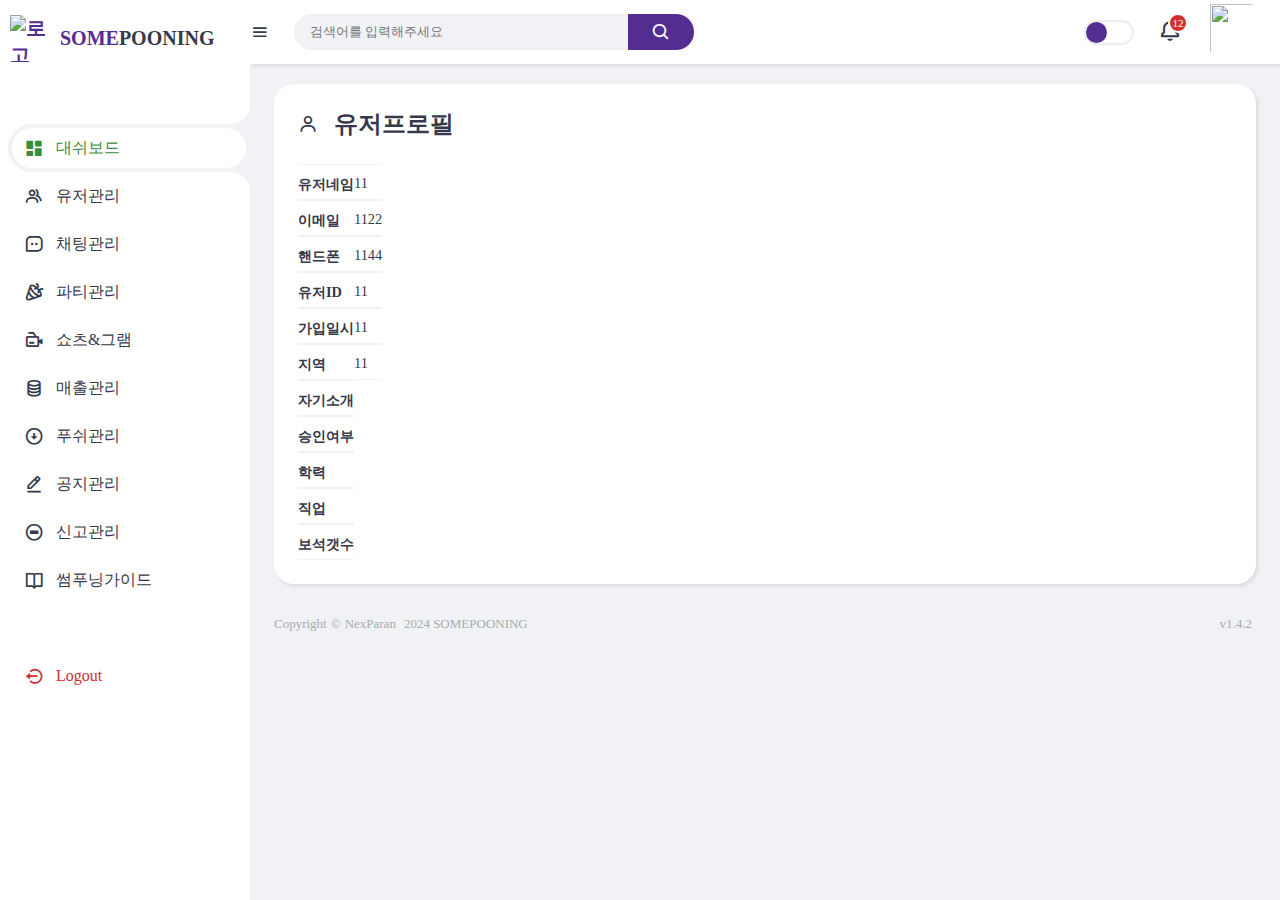
==== user-profile.html @ dbac9f77 "두번째" ====
<!DOCTYPE html>
<html lang="en">

<head>
    <meta charset="UTF-8">
    <meta name="viewport" content="width=device-width, initial-scale=1.0">
    <link href='https://unpkg.com/boxicons@2.1.4/css/boxicons.min.css' rel='stylesheet'>
    <link href="https://cdnjs.cloudflare.com/ajax/libs/font-awesome/6.4.2/css/all.min.css" rel="stylesheet">
    <link rel="stylesheet" href="css/style.css">
    <link rel="icon" href="imges/logo_some.png">
    <title>SOMEPOONING_Dashboard</title>
</head>

<body>

    <!-- Sidebar -->
    <div class="sidebar">
        <a href="#" class="logo">
            <img src="imges/logo_some.png" alt="로고 42*47">
            <div class="logo-name">
                SOME<span>POONING</span>
            </div>
        </a>
        
        <ul class="side-menu">
            <li class="active"><a href="index.html"><i class='bx bxs-dashboard'></i>대쉬보드</a></li>
            <li><a href="sp_users.html"><i class='bx bx-group'></i>유저관리</a></li>
            <li><a href="chatting.html"><i class='bx bx-message-square-dots'></i>채팅관리</a></li>
            <li><a href="party.html"><i class='bx bx-party'></i>파티관리</a></li>
            <li><a href="shorts_gram.html"><i class='bx bx-video-recording'></i>쇼츠&그램</a></li>
            <li><a href="sales.html"><i class='bx bx-coin-stack'></i>매출관리</a></li>
            <li><a href="push.html"><i class='bx bx-down-arrow-circle'></i>푸쉬관리</a></li>
            <li><a href="announcement.html"><i class='bx bx-edit-alt'></i>공지관리</a></li>
            <li><a href="report.html"><i class='bx bx-no-entry'></i>신고관리</a></li>
            <li><a href="guide.html"><i class='bx bx-book-open'></i>썸푸닝가이드</a></li>
        </ul>
        <ul class="side-menu">
            <li>
                <a href="#" class="logout">
                    <i class='bx bx-log-out-circle'></i>
                    Logout
                </a>
            </li>
        </ul>
    </div>
    <!-- End of Sidebar -->

    <!-- Main Content -->
    <div class="content">
        <!-- Navbar -->
        <nav>
            <i class='bx bx-menu'></i>
            <form action="#">
                <div class="form-input">
                    <input type="search" placeholder="검색어를 입력해주세요">
                    <button class="search-btn" type="submit"><i class='bx bx-search'></i></button>
                </div>
            </form>
            <input type="checkbox" id="theme-toggle" hidden>
            <label for="theme-toggle" class="theme-toggle"></label>
            <a href="#" class="notif">
                <i class='bx bx-bell'></i>
                <span class="count">12</span>
            </a>
            <a href="#" class="profile">
                <img src="./imges/logo_some_50_56.png">
            </a>
        </nav>

        <!-- End of Navbar -->

        <main>
            <div class="user-profile-management">
                <div class="profile-list">

                    <div class="header">
                        <i class='bx bx-user'></i>
                        <h3>유저프로필</h3>

                    </div>

                    <table class="user-table">
                        <thead>
                            <tr class="user-t-hearder">
                                <th>유저네임</th>
                                <th>이메일</th>
                                <th>핸드폰</th>
                                <th>유저ID</th>
                                <th>가입일시</th>
                                <th>지역</th>
                                <th>자기소개</th>
                                <th>승인여부</th>
                                <th>학력</th>
                                <th>직업</th>
                                <th>보석갯수</th>
                            </tr>
                        </thead>
                        <tbody>
                            <tr>
                                <td>11</td>
                            </tr>
                            <tr>
                                <td>1122</td>
                            </tr>
                            <tr>
                                <td>1144</td>
                            </tr>
                            <tr>
                                <td>11</td>
                            </tr>
                            <tr>
                                <td>11</td>
                            </tr>
                            <tr>
                                <td>11</td>
                            </tr>
                            
                            
                        </tbody>
                    </table>
                </div>

            </div>







            <div class="footer-bottom">
                <div class="copyright">
                    <span>Copyright</span>
                    <span>&copy;</span>
                    <span><a href="#">NexParan</a> </span>
                    <span>2024 SOMEPOONING</span>
                </div>
                <div class="version">v1.4.2</div>
            </div>
        </main>

    </div>

    <script src="js/script.js"></script>
</body>

</html>
---- css/style.css ----
@import url('https://fonts.googleapis.com/css2?family=Roboto:ital,wght@0,100;0,300;0,400;0,500;0,700;0,900;1,100;1,300;1,400;1,500;1,700;1,900&display=swap');
@import url('https://fonts.googleapis.com/css2?family=Noto+Sans+KR:wght@100..900&family=Roboto:ital,wght@0,100;0,300;0,400;0,500;0,700;0,900;1,100;1,300;1,400;1,500;1,700;1,900&display=swap');
@import url('https://cdn.jsdelivr.net/gh/orioncactus/pretendard/dist/web/static/pretendard.css');
@import url('https://fonts.googleapis.com/css2?family=Noto+Sans+KR:wght@100..900&family=Poppins:ital,wght@0,100;0,200;0,300;0,400;0,500;0,600;0,700;0,800;0,900;1,100;1,200;1,300;1,400;1,500;1,600;1,700;1,800;1,900&family=Roboto:ital,wght@0,100;0,300;0,400;0,500;0,700;0,900;1,100;1,300;1,400;1,500;1,700;1,900&display=swap');

@import url('https://fonts.googleapis.com/icon?family=Material+Icons');
@import url('../css/font-pretendard.css');


:root {
    --light: #ffffff;
    --primary: #542d91;
    --light-primary: #f7f3ff;
    --grey: #F0F2F5;
    --dark-grey: #AAAAAA;
    --dark: #363949;
    --danger: #D32F2F;
	--light-danger: #FECDD3;
    --warning: #FBC02D;
    --light-warning: #FFF2C6;
    --success: #388E3C;
    --light-success: #BBF7D0;
}

*{
    margin: 0;
    padding: 0;
    box-sizing: border-box;
    font-family: 'Pretendard';
}

.bx{
    font-size: 1.25rem;
}

a, a:link, a:visited, a:active, a:hover{
    text-decoration: none;
}


li{
    list-style: none;
}

html{
    overflow-x: hidden;
}

body.dark{
    --light: #181a1e;
    --grey: #25252c;
    --dark: #fbfbfb;
    --primary:#894AEF;
    --light-primary:#00ba1c;
}

body{
    background: var(--grey);
    overflow-x: hidden;
}
th{
    font-size: .9rem;
    color: var(--dark);
}
td{
    font-size: 0.9rem;
}

/*-----------------------------------*\
    # Dash board
\*-----------------------------------*/

.sidebar{
    position: fixed;
    top: 0;
    left: 0;
    background: var(--light);
    width: 250px;
    height: 100%;
    z-index: 2000;
    overflow-x: hidden;
    scrollbar-width: none;
    transition: all 0.3s ease;
}

.sidebar::-webkit-scrollbar{
    display: none;
}

.sidebar.close{
    width: 60px;
}
.sidebar .logo{
    font-size: 1.25rem;
    font-weight: 700;
    height: 56px;
    display: flex;
    align-items: center;
    color: var(--primary);
    z-index: 500;
    padding: 10px 4px 10px 10px;
    box-sizing: content-box;
}
.sidebar .logo img{
    width: 42px;
    height: 47px;
    margin-right: 8px;
}

.sidebar .logo .logo-name span{
    color: var(--dark);
    font-size: 1.25rem;

}



.sidebar .logo .bx{
    min-width: 60px;
    display: flex;
    justify-content: center;
    font-size: 1.25rem;
}

.sidebar .side-menu{
    width: 100%;
    margin-top: 48px;

}
.sidebar .side-menu li i{
    margin: 0px 2px;
    /* border: 1px solid #f1f1f1; */

}
.sidebar .side-menu li{
    height: 48px;
    background: transparent;
    margin-left: 8px;
    border-radius: 48px 0 0 48px;
    padding: 4px;
}
.sidebar .side-menu li.active{
    background: var(--grey);
    position: relative;
}

.sidebar .side-menu li.active::before{
    content: "";
    position: absolute;
    width: 40px;
    height: 40px;
    border-radius: 50%;
    top: -40px;
    right: 0;
    box-shadow: 20px 20px 0 var(--grey);
    z-index: -1;
}

.sidebar .side-menu li.active::after{
    content: "";
    position: absolute;
    width: 40px;
    height: 40px;
    border-radius: 50%;
    bottom: -40px;
    right: 0;
    box-shadow: 20px -20px 0 var(--grey);
    z-index: -1;
}

.sidebar .side-menu li a{
    width: 100%;
    height: 100%;
    background: var(--light);
    display: flex;
    align-items: center;
    border-radius: 48px;
    font-size: 16px;
    color: var(--dark);
    white-space: nowrap;
    overflow-x: hidden;
    transition: all 0.3s ease;
}

.sidebar .side-menu li.active a{
    color: var(--success);
}

.sidebar.close .side-menu li a{
    width: calc(52px - (4px * 2));
    transition: all 0.3s ease;
}

.sidebar .side-menu li a .bx{
    min-width: calc(60px - ((4px + 6px) * 2));
    display: flex;
    font-size: 1.25rem;
    justify-content: center;
}

.sidebar .side-menu li a.logout{
    color: var(--danger);
}

.content{
    position: relative;
    width: calc(100% - 250px);
    left: 250px;
    transition: all 0.3s ease;
}

.sidebar.close~.content{
    width: calc(100% - 60px);
    left: 60px;
}

.content nav{
    height: 64px;
    background: var(--light);
    padding: 0 24px 0 0;
    display: flex;
    align-items: center;
    grid-gap: 24px;
    position: sticky;
    top: 0;
    left: 0;
    z-index: 1000;
    box-shadow: 2px 2px 4px rgb(0,0,0,0.1);
    
}

.content nav a{
    color: var(--dark);
}

.content nav .bx.bx-menu{
    cursor: pointer;
    color: var(--dark);
}

.content nav form{
    max-width: 400px;
    width: 100%;
    margin-right: auto;
}

.content nav form .form-input{
    display: flex;
    align-items: center;
    height: 36px;
}

.content nav form .form-input input{
    flex-grow: 1;
    padding: 0 16px;
    height: 100%;
    border: none;
    background: var(--grey);
    border-radius: 36px 0 0 36px;
    outline: none;
    width: 100%;
    color: var(--dark);
}

.content nav form .form-input button{
    width: 80px;
    height: 100%;
    display: flex;
    justify-content: center;
    align-items: center;
    background: var(--primary);
    color: var(--light);
    font-size: 1.25rem;
    border: none;
    outline: none;
    border-radius: 0 36px 36px 0;
    cursor: pointer;
}

.content nav .notif{
    font-size: 20px;
    position: relative;
}
.content nav .notif .bx{
    font-size: 1.5rem;
}
.content nav .notif .count{
    position: absolute;
    top: -6px;
    right: -6px;
    width: 20px;
    height: 20px;
    background: var(--danger);
    border-radius: 50%;
    color: var(--light);
    border: 2px solid var(--light);
    font-weight: 500;
    font-size: 0.7rem;
    display: flex;
    align-items: center;
    justify-content: center;
}

.content nav .profile img{
    width: 50px;
    height: 56px;
    object-fit: 100% 100%;
    padding: 4px;
    /* border-radius: 50%; */
}

.content nav .theme-toggle{
    display: block;
    min-width: 50px;
    height: 25px;
    background: #ffffff;
    cursor: pointer;
    position: relative;
    border-radius: 25px;
    box-shadow: 0px 0px 4px rgb(0, 0, 0, .2) inset;
}

.content nav .theme-toggle::before{
    content: "";
    position: absolute;
    top: 2px;
    left: 2px;
    bottom: 2px;
    width: calc(25px - 4px);
    background: var(--primary);
    border-radius: 50%;
    transition: all 0.3s ease;
}

.content nav #theme-toggle:checked+.theme-toggle::before{
    left: calc(100% - (25px - 4px) - 2px);
}

.content main{
    width: 100%;
    padding: 20px 24px;
    max-height: calc(100vh - 64px);
}

.content main .header{
    display: flex;
    align-items: center;
    justify-content: space-between;
    grid-gap: 16px;
    flex-wrap: wrap;
}
.content main .header .left h1{
    font-size: 1.5rem;
    font-weight: 600;

    color: var(--dark);
}

.content main .insights{
    display: grid;
    grid-template-columns: repeat(auto-fit, minmax(240px, 1fr));
    grid-gap: 24px;
    margin-top: 24px;

}

.content main .insights li{
    padding: 24px;
    background: var(--light);
    border-radius: 20px;
    display: flex;
    align-items: center;
    grid-gap: 24px;
    cursor: pointer;
    box-shadow: 2px 2px 4px rgb(0,0,0,0.1);
}

.content main .insights li .bx{
    width: 80px;
    height: 80px;
    border-radius: 10px;
    font-size: 36px;
    display: flex;
    align-items: center;
    justify-content: center;
}

.content main .insights li:nth-child(1) .bx{
    background: var(--light-primary);
    color: var(--primary);
}

.content main .insights li:nth-child(2) .bx{
    background: var(--light-warning);
    color: var(--warning);
}

.content main .insights li:nth-child(3) .bx{
    background: var(--light-success);
    color: var(--success);
}

.content main .insights li:nth-child(4) .bx{
    background: var(--light-danger);
    color: var(--danger);
}

.content main .insights li .info p{
    color: var(--dark-grey);
    font-size: .9rem;
    font-weight: 500;
    margin-bottom: 10px;
}

.content main .insights li .info .count{
    font-size: 1.5rem;
    font-weight: 700;
    color: var(--dark);
    margin-right: 8px;
}



.content main .bottom-data{
    display: flex;
    flex-wrap: wrap;
    grid-gap: 24px;
    margin-top: 24px;
    width: 100%;
    color: var(--dark);
    
}

.content main .bottom-data>div{
    border-radius: 20px;
    background: var(--light);
    padding: 24px;
    overflow-x: auto;
}

.content main .bottom-data .header{
    display: flex;
    align-items: center;
    grid-gap: 16px;
    margin-bottom: 24px;
}

.content main .bottom-data .header h3{
    margin-right: auto;
    font-size: 1.5rem;
    font-weight: 600;
}

.content main .bottom-data .header .bx{
    cursor: pointer;
}


/*-- New user Style start --*/

.content main .bottom-data .new-user{
    flex-grow: 1;
    flex-basis: 500px;
    box-shadow: 2px 2px 4px rgb(0,0,0,0.1);
}

.content main .bottom-data .new-user table{
    width: 100%;
    border-collapse: collapse;
}

.content main .bottom-data .new-user table th{
    padding-bottom: 12px;
    font-size: .8rem;
    color:var(--dark);
    text-align: left;
    border-bottom: 1px solid var(--grey);
}

.content main .bottom-data .new-user table td{
    padding: 16px 0;
}

.content main .bottom-data .new-user table tr td:first-child{
    display: flex;
    align-items: center;
    grid-gap: 12px;
    padding-left: 6px;
}

.content main .bottom-data .new-user table td img{
    width: 36px;
    height: 36px;
    border-radius: 50%;
    object-fit: cover;
}

.content main .bottom-data .new-user table tbody tr{
    cursor: pointer;
    transition: all 0.3s ease;
}

.content main .bottom-data .new-user table tbody tr:hover{
    background: var(--grey);
}

.content main .bottom-data .new-user table tr td .status{
    font-size: 10px;
    padding: 6px 16px;
    color: var(--light);
    border-radius: 20px;
    font-weight: 700;
}

.content main .bottom-data .new-user table tr td .status.completed{
    background: var(--success);
}

.content main .bottom-data .new-user table tr td .status.process{
    background: var(--primary);
}

.content main .bottom-data .new-user table tr td .status.pending{
    background: var(--warning);
}


/*-- New user Style end --*/


/*-- User Top Sales  Style start --*/


.content main .bottom-data .user-top-sales{
    flex-grow: 1;
    flex-basis: 500px;
    box-shadow: 2px 2px 4px rgb(0,0,0,0.1);
}

.content main .bottom-data .user-top-sales table{
    width: 100%;
    border-collapse: collapse;
}

.content main .bottom-data .user-top-sales table th{
    padding-bottom: 12px;
    font-size: .8rem;
    color:var(--dark);
    text-align: center;
    border-bottom: 1px solid var(--grey);
}
.content main .bottom-data .user-top-sales table th:nth-child(2){
    text-align: left;
    padding-left: 36px;
}
.content main .bottom-data .user-top-sales table td{
    padding: 16px 0;
    text-align: center;
    /* border: 1px solid red; */
}
.content main .bottom-data .user-top-sales table tr td:nth-child(1){
    text-align: center;
    padding: 0px 16px;
    font-weight: 700;
}
.content main .bottom-data .user-top-sales table tr td:nth-child(2){
    display: flex;
    align-items: center;
    vertical-align: middle;
    grid-gap: 12px;
    padding-left: 16px;
}
.content main .bottom-data .user-top-sales table tr td:nth-child(3){
    font-weight: 700;
}
.content main .bottom-data .user-top-sales table tr td:nth-child(4){
    color:var(--dark);
    font-size: .9rem;
}
.content main .bottom-data .user-top-sales table td img{
    width: 36px;
    height: 36px;
    border-radius: 50%;
    object-fit: cover;
}

.content main .bottom-data .user-top-sales table tbody tr{
    cursor: pointer;
    transition: all 0.3s ease;
}

.content main .bottom-data .user-top-sales table tbody tr:hover{
    background: var(--grey);
}

/*-- User Top Sales  Style end --*/



/*-----------------------------------*\
    # user 관리 (sp_user.html)
\*-----------------------------------*/


.content main .user-management{
    display: flex;
    flex-wrap: wrap;
    grid-gap: 24px;
    /* margin-top: 24px; */
    width: 100%;
    color: var(--dark);
    
}

.content main .user-management>div{
    border-radius: 20px;
    background: var(--light);
    padding: 24px;
    overflow-x: auto;
}

.content main .user-management .user-list .header{
    display: flex;
    align-items: center;
    grid-gap: 16px;
    margin-bottom: 24px;
}

.content main .user-management .user-list .header h3{
    margin-right: auto;
    font-size: 1.5rem;
    font-weight: 600;
}


/* search form style start */

.search-box{
    position: relative;
}
.input-search {
    width:300px;
    border-style: none;
    padding:10px;
    font-size: .85rem;
    outline: none;
    padding-right: 40px;
    color: var(--dark); 
    border-radius: 10px;
    border: 1px solid rgb(83, 44, 144, 0);
    background-color: var(--grey);
}

.input-search:focus {
    background-color: #fff;
    box-shadow: 0px 0px 4px rgb(83, 44, 144, 0.6);
    border: 1px solid var(--primary);
    border-radius: 10px;
}

.btn-search {
    position: absolute;
    top:8px;
    right: 8px;
    border-style: none;
    font-size: 1rem;
    font-weight: bold;
    outline: none;
    cursor: pointer;
    color: var(--dark);
    background-color: transparent;
    pointer-events: painted;
}

/* search form style end */



/* user list table style start */

.content main .user-management .user-list{
    flex-grow: 1;
    flex-basis: 500px;
    box-shadow: 2px 2px 4px rgb(0,0,0,0.1);
}

.content main .user-management .user-list table{
    width: 100%;
    border-collapse: collapse;
}
.content main .user-management .user-list table th{
    position: relative;
    padding: 10px 0px;
    color:var(--dark);
    text-align: left;
    border-top: 1px solid var(--grey);
    border-bottom: 1px solid var(--grey);
}
[data-sort]{
    color:var(--dark);
}
[data-sort]:before
{
    background-image: url(../imges/icon/up-arrow-solid-24.png);
    margin-top: 2px;
    background-position: 50%;
    background-repeat: no-repeat;
    background-size: 9px 6px;
    content: "";
    height: 4px;
    left: 52px;
    margin-left: 1.3125em;
    opacity: .5;
    position: absolute;
    /* top: 50%; */
    vertical-align: 0.6375em;
    width: 9px;
    z-index: 10000;
}
[data-sort]::after{
    background-image: url(../imges/icon/down-arrow-solid-24.png);
    margin-top: 8px;
    background-position: 50%;
    background-repeat: no-repeat;
    background-size: 9px 6px;
    content: "";
    height: 4px;
    left: 52px;
    margin-left: 1.3125em;
    opacity: .5;
    position: absolute;
    /* top: 50%; */
    vertical-align: 0.6375em;
    width: 9px;
    z-index: 10000;
}

.content main .user-management .user-list table td{
    padding: 16px 0;
}

.content main .user-management .user-list table tr td.profile-name{
    display: flex;
    align-items: center;
    grid-gap: 12px;
    padding-left: 6px;
}

.content main .user-management .user-list table td img{
    width: 36px;
    height: 36px;
    border-radius: 50%;
    object-fit: cover;
}

.content main .user-management .user-list table tbody tr{
    cursor: pointer;
    transition: all 0.3s ease;
}

.content main .user-management .user-list table tbody tr:hover{
    background: var(--grey);
}

.content main .user-management .user-list table tr td .status{
    font-size: 10px;
    padding: 6px 16px;
    color: var(--light);
    border-radius: 20px;
    font-weight: 700;
}

.content main .user-management .user-list table tr td .status.completed{
    background: var(--success);
}

.content main .user-management .user-list table tr td .status.process{
    background: var(--primary);
}

.content main .user-management .user-list table tr td .status.pending{
    background: var(--warning);
}

/* pagination */
.bl-page {
    position: relative;
    width: 100%;
    display: flex;
    align-items: center;
    justify-content: space-between;
    margin-top: 16px;
    padding: 24px 0 8px 0;
    border-top: 1px solid var(--grey);
}
.bl-page .showing-count span{
    color: var(--dark-grey);
    font-size: .9rem;
    font-weight: 400;
}
.bl-page .pagination {
    position: relative;
    background: none;
    display: flex;
    align-items: center;
    justify-content: center;
    border: 1px solid var(--grey);
    border-radius: 30px;
    overflow: hidden;
}

.bl-page .pagination li {
    list-style-type: none;
    display: inline-block;
    padding: 8px;
    text-transform: uppercase;
    border-right: 1px solid var(--grey);
    transition: all 0.3s ease;
}

.bl-page .pagination li:first-child,
.bl-page .pagination li:last-child {
    border: none;
}

.bl-page .pagination li:after {
    display: block;
    content: '';
}

.bl-page .pagination li a {
    position: relative;
    padding: 8px;
    text-decoration: none;
    font-size: .9rem;
    color:var(--dark);
    font-weight: 400;
    border-radius: 3px;
    transition: all 0.3s ease;
}
.bl-page .pagination li i{
    font-size: 1rem;
    color: var(--dark);
}

.bl-page .pagination li:hover,
.bl-page .pagination li.active {
    background:var(--primary);
}

.bl-page .pagination li:hover a,
.bl-page .pagination li.active a{
    color:#fff;
    font-weight: 500;
}
.bl-page .pagination li:hover a i,
.bl-page .pagination li.active a i{
    color:#fff;
    font-weight: 500;
}




/*-----------------------------------*\
    # 채팅 관리 (chatting.html)
\*-----------------------------------*/


.content main .chat-management{
    display: flex;
    flex-wrap: wrap;
    grid-gap: 24px;
    width: 100%;
    color: var(--dark);
}

.content main .chat-management>div{
    border-radius: 20px;
    background: var(--light);
    padding: 24px;
    overflow-x: auto;
}

.content main .chat-management .chat-list .header{
    display: flex;
    align-items: center;
    grid-gap: 16px;
    margin-bottom: 24px;
}
.content main .chat-management .chat-list .header h3{
    margin-right: auto;
    font-size: 1.5rem;
    font-weight: 600;
}


/* chatting search form style start */

.search-box{
    position: relative;
}
.input-search {
    width:500px;
    border-style: none;
    padding:10px;
    font-size: .85rem;
    outline: none;
    padding-right: 40px;
    color: var(--dark); 
    border-radius: 10px;
    border: 1px solid rgb(83, 44, 144, 0);
    background-color: var(--grey);
}

.input-search:focus {
    background-color: #fff;
    box-shadow: 0px 0px 4px rgb(83, 44, 144, 0.6);
    border: 1px solid var(--primary);
    border-radius: 10px;
}

.btn-search {
    position: absolute;
    top:8px;
    right: 8px;
    border-style: none;
    font-size: 1rem;
    font-weight: bold;
    outline: none;
    cursor: pointer;
    color: var(--dark);
    background-color: transparent;
    pointer-events: painted;
}

/* search form style end */



/* chatting table style start */

.content main .chat-management .chat-list{
    flex-grow: 1;
    flex-basis: 700px;
    box-shadow: 2px 2px 4px rgb(0,0,0,0.1);
}

.content main .chat-management .chat-list table{
    width: 100%;
    border-collapse: collapse;
}
.content main .chat-management .chat-list table th{
    position: relative;
    padding: 10px 8px;
    color:var(--dark);
    text-align: center;
    border-top: 1px solid var(--grey);
    border-bottom: 1px solid var(--grey);
}

.content main .chat-management .chat-list table td{
    padding: 16px 8px;
    text-align: center;
}
.content main .chat-management .chat-list table td.table-num{
    color:var(--dark-grey)
}
.content main .chat-management .chat-list table td.user-1{
    min-width:120px;
}
.content main .chat-management .chat-list table td.user-2{
    min-width:120px;
}
.content main .chat-management .chat-list table td.memo{
    text-align: left;
}

.content main .chat-management .chat-list table td img{
    width: 36px;
    height: 36px;
    border-radius: 50%;
    object-fit: cover;
}
.content main .chat-management .chat-list table img.icon-heart{
    width: 24px;
    height: 24px;
    transform:rotate(45deg);
    padding: 0px 2px;
    border-radius: 0;
}


.content main .chat-management .chat-list table tbody tr{
    cursor: pointer;
    transition: all 0.3s ease;
}

.content main .chat-management .chat-list table tbody tr:hover{
    background: var(--grey);
}
.content main .chat-management .chat-list table tr td .date{
    font-weight: 600;
}
.content main .chat-management .chat-list table tr td .time{
    font-weight: 400;
    color: var(--dark);
}
.content main .chat-management .chat-list table tr td.chatting-btn{
    display: flex;
    flex-direction: column;
    justify-content: center;
    align-items: center;
    gap: 8px;
    
}
.content main .chat-management .chat-list table tr td .status{
    font-size: .75rem;
    padding: 10px 16px;
    color: var(--light);
    border-radius: 20px;
    font-weight: 600;
    width: 80px;
}

.content main .chat-management .chat-list table tr td .status.completed{
    background: var(--danger);

}

.content main .chat-management .chat-list table tr td .status.process{
    background: var(--success);

}
/* chatting pagination */
.chat-page {
    position: relative;
    width: 100%;
    display: flex;
    align-items: center;
    justify-content: space-between;
    margin-top: 16px;
    padding: 24px 0 8px 0;
    border-top: 1px solid var(--grey);
}
.chat-page .showing-count span{
    color: var(--dark-grey);
    font-size: .75rem;
    font-weight: 400;
}
.chat-page .pagination {
    position: relative;
    background: none;
    display: flex;
    align-items: center;
    justify-content: center;
    border: 1px solid var(--grey);
    border-radius: 30px;
    overflow: hidden;
}

.chat-page .pagination li {
    list-style-type: none;
    display: inline-block;
    padding: 4px;
    text-transform: uppercase;
    border-right: 1px solid var(--grey);
    transition: all 0.3s ease;
}

.chat-page .pagination li:first-child,
.chat-page .pagination li:last-child {
    border: none;
}

.chat-page .pagination li:after {
    display: block;
    content: '';
}

.chat-page .pagination li a {
    position: relative;
    padding: 4px;
    text-decoration: none;
    font-size: .75rem;
    color:var(--dark);
    font-weight: 400;
    border-radius: 3px;
    transition: all 0.3s ease;
}
.chat-page .pagination li i{
    font-size: 1rem;
    color: var(--dark);
}

.chat-page .pagination li:hover,
.chat-page .pagination li.active {
    background:var(--primary);
}

.chat-page .pagination li:hover a,
.chat-page .pagination li.active a{
    color:#fff;
    font-weight: 500;
}
.chat-page .pagination li:hover a i,
.chat-page .pagination li.active a i{
    color:#fff;
    font-weight: 500;
}

/* chatting roon style start */
.chatting-room-wrap{
    flex-grow: 1;
    flex-basis: 400px;
    box-shadow: 2px 2px 4px rgb(0,0,0,0.1);
}

.chat-room .chat-top {
    padding: 16px;
    margin-bottom: 16px;
    border-radius: 6px;
    border: 2px dotted var(--dark-grey);
}

.chat-room .hr{
    background-color: var(--grey);
    height: 1px;
}
.chat-room .hr-2{
    background-color: var(--grey);
    height: 2px;
}

.chat-room .chat-top .profile-wrap{
    display: flex;
    align-items: center;
    margin-bottom: 8px;
}
.chat-room .chat-top .profile-wrap span.chat-num{
    color:var(--dark-grey);
    font-size: 0.85rem;
    font-weight: 500;
    margin-right: 8px;
}
.chat-room .chat-top .profile-wrap .chat-profile{
    display: flex;
    align-items: center;
    margin-bottom: 8px;
}
.chat-room .chat-top .profile-wrap .profile-image {
    width: 48px;
    height: 48px;
    border-radius: 40px;
}
.profile-image {
    width: 36px;
    height: 36px;
    border-radius: 40px;
}
.chat-room .chat-top .profile-wrap .text{
    margin-left: 8px;
    color: var(--dark);
}
.chat-room .chat-top .profile-wrap .chat-num{
    margin-left: 8px;
    color: var(--dark);
}
.chat-room .chat-top .profile-wrap p{
    font-size: 0.75rem;
    width: 100%;
    margin-top: 8px;
}
.chat-room .icon-right {
    display: flex;
    justify-content: end;
    margin-left: 16px;
    margin-top: 4px;
}

.chat-room .icon-right i {
    font-size: 1.25rem;
    color: var(--primary);
    padding: 6px;
    border-radius: 16px;
    transition: 0.3s;
}

.chat-room .icon-right i:hover {
    color: var(--light);
    cursor: pointer;
    padding: 6px;
    border-radius: 24px;
    background-color: var(--primary);
}

.chat-room .chat-panel{
    font-size: 0.85rem;
    width: 100%;
    height: 580px;
    overflow-y: scroll;
}
.chat-room .chat-panel::-webkit-scrollbar{
    display: none;
}

.chat-room .chat-panel .users{
    display: flex;
    align-items: center;
}

.manager-chat{
    display: flex;
    justify-content: center;
    width: 100%;
}
.manager-chat .chat-bubble {
    /* background: var(--primary); */
    color: var(--success);
    padding: 10px 14px;
    margin: 10px 16px;
    border-top: 1px dotted var(--dark-grey) ;
    border-bottom: 1px dotted var(--dark-grey) ;
    position: relative;
    animation: fadeIn 1s ease-in;
} 


.user-1-chat{
    float: left;
    display: flex;
    justify-content: left;
    width: 100%;
}
.user-1-chat .chat-bubble {
    max-width: 360px;
    padding: 10px 14px;
    background: var(--light-primary);
    margin: 10px 16px;
    border-radius: 9px;
    font-size: 0.75rem;
    line-height: 16px;
    position: relative;
    animation: fadeIn 1s ease-in;
}
.user-1-chat .chat-bubble:after {
    content: "";
    position: absolute;
    top: 50%;
    width: 0;
    height: 0;
    border: 20px solid transparent;
    border-bottom: 0;
    margin-top: -10px;
    left: 8px;
    border-right-color: var(--light-primary);
    border-left: 0;
    margin-left: -20px;
    z-index: 10000;
}

.user-2-chat{
    float: right;
    display: flex;
    justify-content: right;
    width: 100%;
}
.user-2-chat .chat-bubble {
    max-width: 360px;
    background: var(--primary);
    color: #fff;
    padding: 10px 14px;
    margin: 10px 16px;
    border-radius: 9px;
    font-size: 0.75rem;
    line-height: 16px;
    position: relative;
    animation: fadeIn 1s ease-in;
} 
.user-2-chat .chat-bubble:after {
    content: "";
    position: absolute;
    top: 50%;
    width: 0;
    height: 0;
    border: 20px solid transparent;
    border-bottom: 0;
    margin-top: -10px;
    right: 8px;
    border-left-color: var(--primary);
    border-right: 0;
    margin-right: -20px;
    z-index: 10000;
}

@keyframes fadeIn {
    0% {
        opacity: 0;
    }

    100% {
        opacity: 1;
    }
}
.chat-box-wrap{
    margin-top: 16px;
}
.chat-box-tray {
    background: var(--light);
    display: flex;
    padding: 0px 16px;
    align-items: center;
    bottom: 0;
    /* border: 1px solid red; */
}


.chat-room input {
    width:500px;
    border-style: none;
    padding:10px;
    font-size: .85rem;
    outline: none;
    color: var(--dark); 
    border-radius: 10px;
    border: 1px solid rgb(83, 44, 144, 0);
    background-color: var(--grey);
}

.chat-room input::placeholder {
    color: var(--dark-grey);
    font-size: 0.85rem;
    font-weight: 400;
    /* margin-left: 20px; */
    padding: 10px;
}

.chat-room input:focus {
    background-color: #fff;
    box-shadow: 0px 0px 4px rgb(83, 44, 144, 0.6);
    border: 1px solid var(--primary);
    border-radius: 10px;
}


.chat-box-tray i {
    font-size: 1.5rem;
    color: grey;
    vertical-align: middle;
    margin: 0px 8px;
}
.chat-box-tray :nth-child(3) {
    color: var(--primary);
}
.chat-box-tray i:last-of-type {
    color: var(--success);
}

/* chatting roon style end */





/*-----------------------------------*\
    # 파티 관리 (party.html)
\*-----------------------------------*/


.content main .party-management{
    display: flex;
    flex-wrap: wrap;
    grid-gap: 24px;
    width: 100%;
    color: var(--dark);
    
}

.content main .party-management>div{
    border-radius: 20px;
    background: var(--light);
    padding: 24px;
    overflow-x: auto;
}
.content main .party-management .party-list{
    flex-grow: 1;
    flex-basis: 700px;
    box-shadow: 2px 2px 4px rgb(0,0,0,0.1);
}
.content main .party-management .party-list .header{
    display: flex;
    align-items: center;
    grid-gap: 16px;
    margin-bottom: 24px;
}
.content main .party-management .party-list .header h3{
    margin-right: auto;
    font-size: 1.5rem;
    font-weight: 600;
}



/*  search form style start */

.search-box{
    position: relative;
}
.input-search {
    width:500px;
    border-style: none;
    padding:10px;
    font-size: .85rem;
    outline: none;
    padding-right: 40px;
    color: var(--dark); 
    border-radius: 10px;
    border: 1px solid rgb(83, 44, 144, 0);
    background-color: var(--grey);
}

.input-search:focus {
    background-color: #fff;
    box-shadow: 0px 0px 4px rgb(83, 44, 144, 0.6);
    border: 1px solid var(--primary);
    border-radius: 10px;
}

.btn-search {
    position: absolute;
    top:8px;
    right: 8px;
    border-style: none;
    font-size: 1rem;
    font-weight: bold;
    outline: none;
    cursor: pointer;
    color: var(--dark);
    background-color: transparent;
    pointer-events: painted;
}

/* search form style end */


/* party drop down style start */
.party-room .party-list-icon{
    display: flex;
    align-items: center;
    justify-content: space-between;
    margin-top: 8px;
}
.dropdown-wrap.party{
    padding: 0px;
}
.dropdown-wrap.party .dropdown{
    display: flex;
    align-items: center;
}
.dropdown-wrap.party .dropdown .text{
    margin-right: 8px;
    font-size: .85rem;
    font-weight: 600;
}
.dropdown-wrap.party button{
    width: 200px;
    background-color: var(--grey);
    font-size: 0.85rem;
}
.dropdown-wrap.party .dropbtn .dropbtn-content{
    font-size: 0.85rem;
}


/* party drop down style end */



/* party table style start */

.content main .party-management .party-list table{
    width: 100%;
    border-collapse: collapse;
}
.content main .party-management .party-list table th{
    position: relative;
    padding: 10px 16px;
    color:var(--dark);
    text-align: center;
    border-top: 1px solid var(--grey);
    border-bottom: 1px solid var(--grey);
}

.content main .party-management .party-list table td{
    padding: 16px 10px;
    text-align: center;
}
.content main .party-management .party-list table td.p-num{
    color:var(--dark-grey);
    min-width: 60px;
}
.content main .party-management .party-list table td.p-master{
    min-width: 100px;
}
.content main .party-management .party-list table td.p-users{
    min-width: 88px;
}
.content main .party-management .party-list table td.p-title{
    text-align: left;
    min-width: 160px;
    width: 70%;
}
.content main .party-management .party-list table td.p-starttime{
    min-width: 60px;
    width: 10%;
}
.content main .party-management .party-list table td.p-room-bb{
    display: flex;
    flex-direction: column;
    align-items: center;
    gap: 4px;
    min-width:100px;
}

.content main .party-management .party-list table td img{
    width: 36px;
    height: 36px;
    border-radius: 50%;
    object-fit: cover;
}

.content main .party-management .party-list table tbody tr{
    cursor: pointer;
    transition: all 0.3s ease;
}

.content main .party-management .party-list table tbody tr:hover{
    background: var(--grey);
}
.content main .party-management .party-list table tr td .date{
    font-weight: 600;
}
.content main .party-management .party-list table tr td .time{
    font-weight: 400;
    color: var(--dark);
}
.content main .party-management .party-list table tr td.chatting-btn{
    display: flex;
    flex-direction: column;
    justify-content: center;
    align-items: center;
    gap: 8px;
}
.content main .party-management .party-list table tr td .status{
    font-size: .75rem;
    padding: 10px 16px;
    color: var(--light);
    border-radius: 20px;
    font-weight: 600;
    width: 80px;
}

.content main .party-management .party-list table tr td .status.completed{
    background: var(--danger);

}

.content main .party-management .party-list table tr td .status.process{
    background: var(--success);

}

/* party room style start */

.party-room-wrap{
    flex-grow: 1;
    flex-basis: 400px;
    box-shadow: 2px 2px 4px rgb(0,0,0,0.1);
}

.party-room .chat-top {
    padding: 16px;
    margin-bottom: 16px;
    border-radius: 6px;
    border: 2px dotted var(--dark-grey);
}

.party-room .hr{
    background-color: var(--grey);
    height: 1px;
}
.party-room .hr-2{
    background-color: var(--grey);
    height: 2px;
}

.party-room .chat-top .profile-wrap{
    display: flex;
    align-items: center;
    margin-bottom: 8px;
}
.party-room .chat-top .profile-wrap span.chat-num{
    color:var(--dark-grey);
    font-size: 0.85rem;
    font-weight: 500;
    margin-right: 8px;
}
.party-room .chat-top .profile-wrap .chat-profile{
    display: flex;
    align-items: center;
    margin-bottom: 8px;
}
.party-room .chat-top .profile-wrap .profile-image {
    width: 48px;
    height: 48px;
    border-radius: 40px;
}
.profile-image {
    width: 36px;
    height: 36px;
    border-radius: 40px;
}
.party-room .chat-top .profile-wrap .text{
    margin-left: 8px;
    color: var(--dark);
}
.party-room .chat-top .profile-wrap .chat-num{
    margin-left: 8px;
    color: var(--dark);
}
.party-room .chat-top .profile-wrap p{
    font-size: 0.75rem;
    width: 100%;
    margin-top: 8px;
}
.party-room .icon-right {
    margin-left: 16px;
    margin-top: 4px;
}

.party-room .icon-right i {
    font-size: 1.25rem;
    color: var(--primary);
    padding: 6px;
    border-radius: 16px;
    transition: 0.3s;
}

.party-room .icon-right i:hover {
    color: var(--light);
    cursor: pointer;
    padding: 6px;
    border-radius: 24px;
    background-color: var(--primary);
}

.party-room .chat-panel{
    font-size: 0.85rem;
    width: 100%;
    height: 580px;
    overflow-y: scroll;
}
.party-room .chat-panel::-webkit-scrollbar{
    display: none;
}

.party-room .chat-panel .users{
    display: flex;
    align-items: center;
}

.party-room input {
    width:500px;
    border-style: none;
    padding:10px;
    font-size: .85rem;
    outline: none;
    color: var(--dark); 
    border-radius: 10px;
    border: 1px solid rgb(83, 44, 144, 0);
    background-color: var(--grey);
}

.party-room input::placeholder {
    color: var(--dark-grey);
    font-size: 0.85rem;
    font-weight: 400;
    /* margin-left: 20px; */
    padding: 10px;
}

.party-room input:focus {
    background-color: #fff;
    box-shadow: 0px 0px 4px rgb(83, 44, 144, 0.6);
    border: 1px solid var(--primary);
    border-radius: 10px;
}


.chat-box-tray i {
    font-size: 1.5rem;
    color: grey;
    vertical-align: middle;
    margin: 0px 8px;
}
.chat-box-tray :nth-child(3) {
    color: var(--primary);
}
.chat-box-tray i:last-of-type {
    color: var(--success);
}

/* chatting roon style end */



/*-----------------------------------*\
    # 쇼츠&그램 관리 (shorts_gram.html)
\*-----------------------------------*/


.content main .short_gram-management{
    display: flex;
    flex-wrap: wrap;
    grid-gap: 24px;
    width: 100%;
    color: var(--dark);
    
}

.content main .short_gram-management>div{
    border-radius: 20px;
    background: var(--light);
    padding: 24px;
    overflow-x: auto;
}

.content main .short_gram-management .short_gram-list .header{
    display: flex;
    align-items: center;
    grid-gap: 16px;
    margin-bottom: 24px;
}
.content main .short_gram-management .short_gram-list .header h3{
    margin-right: auto;
    font-size: 1.5rem;
    font-weight: 600;
}



/* search form style start */

.search-box{
    position: relative;
}
.input-search {
    width:500px;
    border-style: none;
    padding:10px;
    font-size: .85rem;
    outline: none;
    padding-right: 40px;
    color: var(--dark); 
    border-radius: 10px;
    border: 1px solid rgb(83, 44, 144, 0);
    background-color: var(--grey);
}

.input-search:focus {
    background-color: #fff;
    box-shadow: 0px 0px 4px rgb(83, 44, 144, 0.6);
    border: 1px solid var(--primary);
    border-radius: 10px;
}

.btn-search {
    position: absolute;
    top:8px;
    right: 8px;
    border-style: none;
    font-size: 1rem;
    font-weight: bold;
    outline: none;
    cursor: pointer;
    color: var(--dark);
    background-color: transparent;
    pointer-events: painted;
}

/* search form style end */



/* short_gram style start */

.content main .short_gram-management .short_gram-list{
    flex-grow: 1;
    flex-basis: auto;
    box-shadow: 2px 2px 4px rgb(0,0,0,0.1);
}

.content main .short_gram-management .short_gram-list .list-wrap{
    display: flex;
    flex-wrap: wrap;
    justify-content: left;
    align-items: center;
    gap: 24px;

}
.content main .short_gram-management .short_gram-list .short-content{
    background-color: var(--grey);
    width:18.5%;
    min-width: 240px;
    min-height: 360px;
    border-radius: 12px;
    border: 1px solid var(--grey);
}

.short-content .content-title{
    display: flex;
    justify-content: space-between;
    margin:16px;
}
.short-content .content-title .text{
    display: flex;
}
.short-content input{
    text-decoration: none;
}
.short_gram-list .short-content h5{
    margin-left:8px;
    line-height:24px;
}
.short_gram-list .short-content .video-item{
    position: relative;
    width:100%;
    min-height: 240px;
    background-color: #fff;
}

.short_gram-list .short-content .video-item img{
    width: 100%;
    max-height: 240px;
}
.short_gram-list .short-content .video-item .text{
    margin: 8px 0px;
    height: 36px;
    overflow: hidden;
    white-space: nowrap;
    text-overflow: ellipsis;
    padding: 0px 8px;
    font-size: 0.75rem;
}
.short-bottom-wrap{
    display: flex;
    justify-content: space-between;
    align-items: center;
    margin: 16px 0px;
    padding: 0px 8px;

}
.short-bottom-wrap .profile-wrap{
    display: flex;
    align-items: center;
}
.short-bottom-wrap .profile-wrap{
    font-size: .8rem;
    font-weight: 500;
    color: var(--dark-grey);
}
.short-bottom-wrap .comment-wrap{
    display: flex;
    align-items: center;
}
.short-bottom-wrap .comment-wrap i{
    font-size: 1rem;
    font-weight: 500;
    color: var(--dark-grey);
}
.short-bottom-wrap .comment-wrap span{
    font-size: .8rem;
    font-weight: 500;
    color: var(--dark-grey);
    margin-left: 4px;
}

/* short_gram style end */


/* audio_gram style start */

.content main .short_gram-management .audio_gram-list .header{
    display: flex;
    align-items: center;
    grid-gap: 16px;
    margin-bottom: 24px;
}
.content main .short_gram-management .audio_gram-list .header h3{
    margin-right: auto;
    font-size: 1.5rem;
    font-weight: 600;
}



.content main .short_gram-management .audio_gram-list{
    flex-grow: 1;
    flex-basis: auto;
    box-shadow: 2px 2px 4px rgb(0,0,0,0.1);
}

.content main .short_gram-management .audio_gram-list .list-wrap{
    display: flex;
    flex-wrap: wrap;
    justify-content: left;
    align-items: center;
    gap: 24px;

}
.content main .short_gram-management .audio_gram-list .audio-content{
    background-color: var(--grey);
    width:32%;
    min-width: 240px;
    min-height: 180px;
    border-radius: 12px;
    border: 1px solid var(--grey);
}

.audio-content .content-title{
    display: flex;
    justify-content: space-between;
    margin:16px;
}
.audio-content .content-title .text{
    display: flex;
}
.audio-content input{
    text-decoration: none;
}
.audio_gram-list .audio-content h5{
    margin-left:8px;
    line-height:24px;
}
.audio_gram-list .audio-content .audio-item{
    width:100%;
    min-height: 100px;
    background-color: #fff;
}
.audio_gram-list .audio-content .audio-item .audio-wrap{
    text-align: center;
    padding: 16px 8px;
}
.audio_gram-list .audio-content .audio-item .text{
    margin: 8px 0px;
    height: 36px;
    overflow: hidden;
    white-space: nowrap;
    text-overflow: ellipsis;
    padding: 0px 8px;
    font-size: 0.75rem;
}
.audio-bottom-wrap{
    display: flex;
    justify-content: space-between;
    align-items: center;
    margin: 16px 0px;
    padding: 0px 8px;

}
.audio-bottom-wrap .profile-wrap{
    display: flex;
    align-items: center;
}
.audio-bottom-wrap .profile-wrap{
    font-size: .8rem;
    font-weight: 500;
    color: var(--dark-grey);
}
.audio-bottom-wrap .comment-wrap{
    display: flex;
    align-items: center;
}
.audio-bottom-wrap .comment-wrap i{
    font-size: 1rem;
    font-weight: 500;
    color: var(--dark-grey);
}
.audio-bottom-wrap .comment-wrap span{
    font-size: .8rem;
    font-weight: 500;
    color: var(--dark-grey);
    margin-left: 4px;
}

/* audio_gram style end */



/*-----------------------------------*\
    # 매출관리 ( sales.html)
\*-----------------------------------*/

.content main .sales-management{
    display: flex;
    flex-wrap: wrap;
    grid-gap: 24px;
    /* margin-top: 24px; */
    width: 100%;
    color: var(--dark);
    
}

.content main .sales-management>div{
    border-radius: 20px;
    background: var(--light);
    padding: 24px;
    overflow-x: auto;
}

.content main .sales-management .sales-list .header{
    display: flex;
    align-items: center;
    grid-gap: 16px;
    margin-bottom: 24px;
}

.content main .sales-management .sales-list .header h3{
    margin-right: auto;
    font-size: 1.5rem;
    font-weight: 600;
}


/* table style start */

.content main .sales-management .sales-list{
    flex-grow: 1;
    flex-basis: 500px;
    box-shadow: 2px 2px 4px rgb(0,0,0,0.1);
}

.sales-list .date-box{
    display: flex;
    gap:8px;
}
.sales-list select {
    width: 80px;
    height: 38px;
    padding: 0 8px;
    font-size: .85rem;
    color: var(--dark);
    background-color: var(--grey);
    border-radius: 12px;
}

.sales-list input {
    width: 150px;
    height: 38px;
    font-size: .85rem;
    background-color: #fff;
    background-repeat: no-repeat;
    background-position: 97% 50%;
    color: var(--dark);
    background-color: var(--grey);
    border-radius: 12px;
    padding: 0 8px;
}

.sales-list select, 
.sales-list input {
    border: none;
    outline: 0;
}

.content main .sales-management .sales-list table{
    width: 100%;
    border-collapse: collapse;
}
.content main .sales-management .sales-list table th{
    position: relative;
    padding: 10px 0px;
    color:var(--dark);
    text-align: center;
    border-top: 1px solid var(--grey);
    border-bottom: 1px solid var(--grey);
}

.some-sales-table th.data-year {
    width: 15%;
}
.some-sales-table th.data-month {
    width: 12%;
}
.some-sales-table th.data-day {
    width: 13%;
}
.some-sales-table th.data-day-sales {
    width: 30%;
}
.some-sales-table th.data-month-sales {
    width: 30%;
}

.content main .sales-management .sales-list table td{
    padding: 16px 0;
    text-align: center;
}
.content main .sales-management .sales-list table th:nth-child(4){
    text-align: right;
    padding-right: 36px;
}
.content main .sales-management .sales-list table td:nth-child(4){
    text-align: right;
    padding-right: 36px;
}
.content main .sales-management .sales-list table th:nth-child(5){
    text-align: right;
    padding-right: 36px;
}
.content main .sales-management .sales-list table td:nth-child(5){
    text-align: right;
    padding-right: 36px;
}
.content main .sales-management .sales-list table tbody tr{
    cursor: pointer;
    transition: all 0.3s ease;
}

.content main .sales-management .sales-list table tbody tr:hover{
    background: var(--grey);
}


 /* user-sales table */

.content main .sales-management .user-sales-list .header{
    display: flex;
    align-items: center;
    grid-gap: 16px;
    margin-bottom: 24px;
}

.content main .sales-management .user-sales-list .header h3{
    margin-right: auto;
    font-size: 1.5rem;
    font-weight: 600;
}


/*table style start */

.content main .sales-management .user-sales-list{
    flex-grow: 1;
    flex-basis: 500px;
    box-shadow: 2px 2px 4px rgb(0,0,0,0.1);
}

.content main .sales-management .user-sales-list table{
    width: 100%;
    border-collapse: collapse;
}
.content main .sales-management .user-sales-list table th{
    position: relative;
    padding: 10px 0px;
    color:var(--dark);
    text-align: center;
    border-top: 1px solid var(--grey);
    border-bottom: 1px solid var(--grey);
}

.user-sales-table th.data-name {
    width: 20%;
}
.user-sales-table th.data-userid {
    width: 30%;
}
.user-sales-table th.data-day {
    width: 25%;
}
.user-sales-table th.data-sales {
    width: 25%;
}


.content main .sales-management .user-sales-list table td{
    padding: 16px 0;
    text-align: center;
}
.content main .sales-management .user-sales-list table th:nth-child(3){
    text-align: right;
    padding-right: 36px;
}
.content main .sales-management .user-sales-list table td:nth-child(3){
    text-align: right;
    padding-right: 36px;
}
.content main .sales-management .user-sales-list table th:nth-child(4){
    text-align: right;
    padding-right: 36px;
}
.content main .sales-management .user-sales-list table td:nth-child(4){
    text-align: right;
    padding-right: 36px;
}

.content main .sales-management .user-sales-list table tbody tr{
    cursor: pointer;
    transition: all 0.3s ease;
}

.content main .sales-management .user-sales-list table tbody tr:hover{
    background: var(--grey);
}



/* search form style start */

.user-sales-list .search-box{
    position: relative;
}
.user-sales-list .input-search {
    width:250px;
    border-style: none;
    padding:10px;
    font-size: .85rem;
    outline: none;
    padding-right: 40px;
    color: var(--dark); 
    border-radius: 10px;
    border: 1px solid rgb(83, 44, 144, 0);
    background-color: var(--grey);
}

.user-sales-list .input-search:focus {
    background-color: #fff;
    box-shadow: 0px 0px 4px rgb(83, 44, 144, 0.6);
    border: 1px solid var(--primary);
    border-radius: 10px;
}

.user-sales-list .btn-search {
    position: absolute;
    top:8px;
    right: 8px;
    border-style: none;
    font-size: 1rem;
    font-weight: bold;
    outline: none;
    cursor: pointer;
    color: var(--dark);
    background-color: transparent;
    pointer-events: painted;
}




/*-----------------------------------*\
    # 공지 관리 (announcement.html)
\*-----------------------------------*/


.content main .announcement-management{
    display: flex;
    flex-wrap: wrap;
    grid-gap: 24px;
    /* margin-top: 24px; */
    width: 100%;
    color: var(--dark);
    
}

.content main .announcement-management>div{
    border-radius: 20px;
    background: var(--light);
    padding: 24px;
    overflow-x: auto;
}

.content main .announcement-management .announcement-list .header{
    display: flex;
    align-items: center;
    grid-gap: 16px;
    margin-bottom: 24px;
}

.content main .announcement-management .announcement-list .header h3{
    margin-right: auto;
    font-size: 1.5rem;
    font-weight: 600;
}


/* search form style start */

.search-box{
    position: relative;
}
.input-search {
    width:300px;
    border-style: none;
    padding:10px;
    font-size: .85rem;
    outline: none;
    padding-right: 40px;
    color: var(--dark); 
    border-radius: 10px;
    border: 1px solid rgb(83, 44, 144, 0);
    background-color: var(--grey);
}

.input-search:focus {
    background-color: #fff;
    box-shadow: 0px 0px 4px rgb(83, 44, 144, 0.6);
    border: 1px solid var(--primary);
    border-radius: 10px;
}

.btn-search {
    position: absolute;
    top:8px;
    right: 8px;
    border-style: none;
    font-size: 1rem;
    font-weight: bold;
    outline: none;
    cursor: pointer;
    color: var(--dark);
    background-color: transparent;
    pointer-events: painted;
}

/* search form style end */



/* table style start */

.content main .announcement-management .announcement-list{
    flex-grow: 1;
    flex-basis: 500px;
    box-shadow: 2px 2px 4px rgb(0,0,0,0.1);
}

.content main .announcement-management .announcement-list table{
    width: 100%;
    border-collapse: collapse;
}
.content main .announcement-management .announcement-list table th{
    position: relative;
    padding: 10px 0px;
    color:var(--dark);
    text-align: left;
    border-top: 1px solid var(--grey);
    border-bottom: 1px solid var(--grey);
}

.announcement-list table th.input{
    width: 5%;
}
.announcement-list table th.data-class{
    width: 15%;
}
.announcement-list table th.data-title{
    width: 30%;
}
.announcement-list table th.data-anndate{
    width: 20%;
}
.announcement-list table th.data-btn{
    width: 20%;
}





[data-sort]:before
{
    background-image: url(../imges/icon/up-arrow-solid-24.png);
    margin-top: 2px;
    background-position: 50%;
    background-repeat: no-repeat;
    background-size: 9px 6px;
    content: "";
    height: 4px;
    left: 52px;
    margin-left: 1.3125em;
    opacity: .5;
    position: absolute;
    /* top: 50%; */
    vertical-align: 0.6375em;
    width: 9px;
    z-index: 10000;
}
[data-sort]::after{
    background-image: url(../imges/icon/down-arrow-solid-24.png);
    margin-top: 8px;
    background-position: 50%;
    background-repeat: no-repeat;
    background-size: 9px 6px;
    content: "";
    height: 4px;
    left: 52px;
    margin-left: 1.3125em;
    opacity: .5;
    position: absolute;
    /* top: 50%; */
    vertical-align: 0.6375em;
    width: 9px;
    z-index: 10000;
}

.content main .announcement-management .announcement-list table td{
    padding: 16px 0;
}
.content main .announcement-management .announcement-list table td.event{
    font-weight: 700;
}


.content main .announcement-management .announcement-list table tbody tr{
    cursor: pointer;
    transition: all 0.3s ease;
}

.content main .announcement-management .announcement-list table tbody tr:hover{
    background: var(--grey);
}

.content main .announcement-management .announcement-list table tr td .status{
    font-size: 10px;
    padding: 6px 16px;
    color: var(--light);
    border-radius: 20px;
    font-weight: 700;
}

.content main .announcement-management .announcement-list table tr td .status.completed{
    background: var(--success);
}

.content main .announcement-management .announcement-list table tr td .status.process{
    background: var(--primary);
}

.content main .announcement-management .announcement-list table tr td .status.pending{
    background: var(--warning);
}
.content main .announcement-management .announcement-list table tr td .status.danger{
    background: var(--danger);
}


.editor-wrap{
    background-color: var(--grey);
    margin-top:36px;
    border-top: 1px solid var(--dark-grey);
}


/* 공지 drop down style start */

.dropdown-wrap{
    display: flex;
    align-items: center;
    padding: 36px 30px 16px 30px;
    gap:24px;
}
.dropdown {
    position: relative;
    display: inline-block;
}
.dropbtn_icon {
    font-family: 'Material Icons';
}
.dropbtn {
    display: block;
    border: 1px solid rgb(0, 0, 0, .0);
    border-radius: 3px;
    background-color: var(--light);
    padding: 12px;
    width: 160px;
    text-align: center;
    cursor: pointer;
    font-size: .85rem;
    font-weight: 500;
    position: relative;
}
.dropbtn:focus {
    background-color: #fff;
    box-shadow: 0px 0px 4px rgb(83, 44, 144, 0.6);
    border: 1px solid var(--primary);
    border-radius: 3px;
}
.dropdown-content {
    position: absolute;
    display: none;
    font-weight: 500;
    background-color: var(--light);
    min-width: 160px;
    border-radius: 8px;
    height: 160px;
    overflow: scroll;
    box-shadow: 0px 0px 10px 3px rgba(190, 190, 190, 0.6);
}
.dropbtn_icon{
    font-family: Material Icons; 
    float: left;
}
.dropbtn_click{
    font-family: Material Icons; 
    font-size : 16px; 
    color : #3b3b3b; 
    float: right;
}
.dropdown-content::-webkit-scrollbar {
    width: 5px;
    height: 10px;
}

.dropdown-content::-webkit-scrollbar-thumb {
    border-radius: 2px;
    background-color: rgb(194, 194, 194)
}

.dropdown-content div {
    display: block;
    text-decoration: none;
    color: var(--dark);
    font-size: .85rem;
    font-weight: 500;
    padding: 12px 20px;
}

.dropdown-content div:hover {
    background-color: rgb(226, 226, 226);
}

.dropdown-content.show {
    display: block;
}

/* drop down style end */

.class-title-wrap{
    display: flex;
    align-items: center;
    font-weight: 500;
    color: var(--dark);
    font-size: .85rem;
    width: 100%;
}

.class-title-wrap input{
    width: 100%;
    padding:12px;
    font-size: .85rem;
    outline: none;
    border-style: none;
    color: var(--dark); 
    border-radius: 3px;
    border: 1px solid rgb(83, 44, 144, 0);
    background-color: var(--light);
}

.class-title-wrap input:focus {
    background-color: #fff;
    box-shadow: 0px 0px 4px rgb(83, 44, 144, 0.6);
    border: 1px solid var(--primary);
    border-radius: 3px;
}


.editor-btn{
    width: 160px;
    background-color: var(--primary);
    color:#fff;
    font-size: .75rem;
    font-weight: 400;
    text-align: center;
    padding:12px;
    border-radius: 36px;
    box-shadow: 2px 2px 4px rgb(0, 0, 0, .2);
}

/* text editor style start */

.editor-container {
    padding: 24px 30px;
}

.options {
    display: flex;
    align-items: center;
    flex-wrap: wrap;
    gap:16px

}
.options .option-wrap{
    display: flex;
    flex-wrap: wrap;
    gap:8px
}
.editor-container button {
    height: 28px;
    width: 28px;
    display: grid;
    place-items: center;
    border: none;
    background-color:transparent;
    outline: none;
    color: var(--dark);
    
}

.editor-container select {
    padding: 4px 8px;
    border-radius: 3px;
    border: 1px solid var(--dark-grey);
}

.options label,
.options select {
    font-size: 0.85rem;
}


.input-wrapper {
    display: flex;
    align-items: center;
    gap: 8px;
}

input[type="color"] {
    -webkit-appearance: none;
    -moz-appearance: none;
    appearance: none;
    background-color: transparent;
    width: 40px;
    height: 28px;
    border: none;
    cursor: pointer;
}

input[type="color"]::-webkit-color-swatch {
    border-radius: 3px;
    box-shadow: 0 0 0 2px #ffffff, 0 0 0 3px var(--dark-grey);
}

input[type="color"]::-moz-color-swatch {
    border-radius: 3px;
    box-shadow: 0 0 0 2px #ffffff, 0 0 0 3px var(--dark-grey);
}

#text-input {
    margin-top: 10px;
    border: 1px solid var(--grey);
    padding: 20px;
    height: 50vh;
    outline: none;
    border-radius: 3px;
    background-color: var(--light);
    color:var(--dark);
}
#text-input:focus{
    background-color:  var(--light);
    box-shadow: 0px 0px 4px rgb(83, 44, 144, 0.6);
    border: 1px solid var(--primary);
    border-radius: 3px;
}

.active {
    background-color: #e0e9ff;
}


/* text editor style end */


/*-----------------------------------*\
    # user-profile
\*-----------------------------------*/

.content main .user-profile-management{
    display: flex;
    flex-wrap: wrap;
    grid-gap: 24px;
    /* margin-top: 24px; */
    width: 100%;
    color: var(--dark);
}

.content main .user-profile-management>div{
    border-radius: 20px;
    background: var(--light);
    padding: 24px;
    overflow-x: auto;
}

.content main .user-profile-management .profile-list .header{
    display: flex;
    align-items: center;
    grid-gap: 16px;
    margin-bottom: 24px;
}

.content main .user-profile-management .profile-list .header h3{
    margin-right: auto;
    font-size: 1.5rem;
    font-weight: 600;
}

/* table style start */
.content main .user-profile-management .profile-list{
    flex-grow: 1;
    flex-basis: 500px;
    box-shadow: 2px 2px 4px rgb(0,0,0,0.1);
}

table.user-table{
    display:flex;
    width: 100%;
    border-collapse: collapse;
}

    
.user-table th{
    display:block;
    height: 36px;
    position: relative;
    padding: 10px 0px;
    color:var(--dark);
    text-align: left;
    border-top: 1px solid var(--grey);
    border-bottom: 1px solid var(--grey);
}
.user-table td{
    display:block;
    height: 36px;
    position: relative;
    padding: 10px 0px;
    color:var(--dark);
    text-align: left;
    border-top: 1px solid var(--grey);
    border-bottom: 1px solid var(--grey);
}

.profile-list table tbody tr{
    cursor: pointer;
    transition: all 0.3s ease;
}

.profile-list table thead tr:hover,
.profile-list table tbody tr:hover{
    background: var(--grey);
}

.profile-list table tr td .status{
    font-size: 10px;
    padding: 6px 16px;
    color: var(--light);
    border-radius: 20px;
    font-weight: 700;
}

.profile-list table tr td .status.completed{
    background: var(--success);
}

.profile-list table tr td .status.process{
    background: var(--primary);
}

.profile-list table tr td .status.pending{
    background: var(--warning);
}



/*-----------------------------------*\
    # footer
\*-----------------------------------*/

.footer-bottom {
    display: flex;
    justify-content: space-between;
    padding: 24px 0px;
    margin-top: 8px;
    bottom: 36px;
}

.footer-bottom .copyright, .version {
    display: flex;
    font-size: 0.8125rem;
    font-weight: 400;
}

.footer-bottom .copyright span,
.footer-bottom a, 
.footer-bottom .version {
    margin-right: 4px;
    color: var(--dark-grey);
}






/*-----------------------------------*\
    # Responsive
\*-----------------------------------*/


@media screen and (max-width: 768px) {
    .sidebar{
        width: 200px;
    }

    .content{
        width: calc(100% - 60px);
        left: 200px;
    }

}

@media screen and (max-width: 576px) {
    
    .content nav form .form-input input{
        display: none;
    }

    .content nav form .form-input button{
        width: auto;
        height: auto;
        background: transparent;
        color: var(--dark);
        border-radius: none;
    }

    .content nav form.show .form-input input{
        display: block;
        width: 100%;
    }

    .content nav form.show .form-input button{
        width: 36px;
        height: 100%;
        color: var(--light);
        background: var(--danger);
        border-radius: 0 36px 36px 0;
    }

    .content nav form.show~.notif, .content nav form.show~.profile{
        display: none;
    }

    .content main .insights {
        grid-template-columns: 1fr;
    }

    .content main .bottom-data .header{
        min-width: 340px;
    }

    .content main .bottom-data .new-user table{
        min-width: 340px;
    }

    .content main .bottom-data .user-top-sales .task-list{
        min-width: 340px;
    }

}
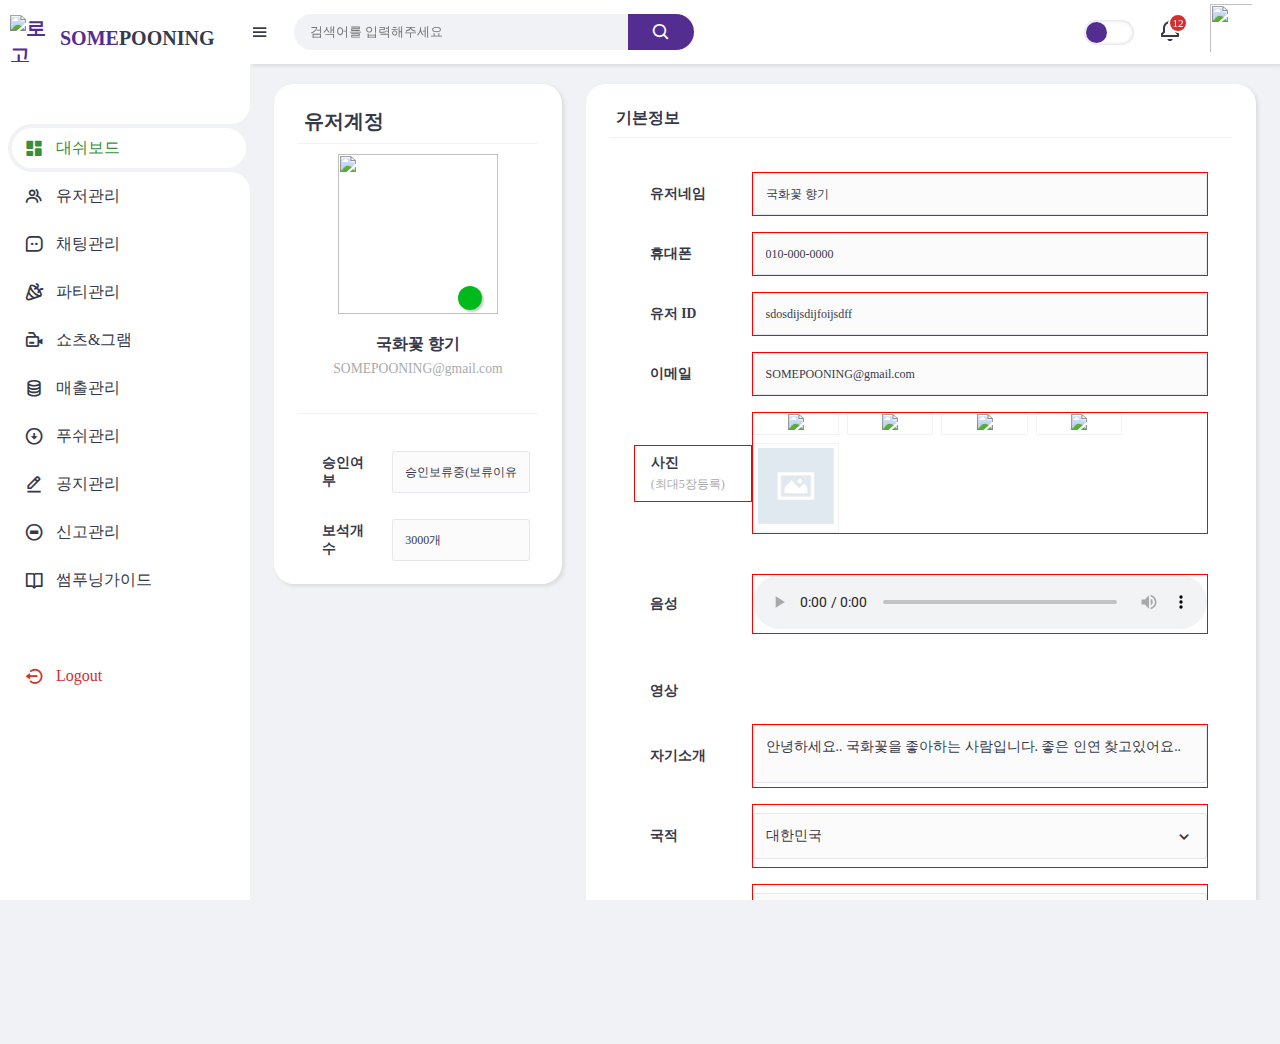
==== commit 09513dc7: "유저파일 위주 수정" ====
--- a/user-profile.html
+++ b/user-profile.html
@@ -71,55 +71,518 @@
 
         <main>
             <div class="user-profile-management">
-                <div class="profile-list">
-
-                    <div class="header">
-                        <i class='bx bx-user'></i>
-                        <h3>유저프로필</h3>
-
+                <!-- 기본정보 left -->
+                <div class="profile-list-left">
+                    <div class="title-top">
+                        <h4>유저계정</h4>
                     </div>
-
-                    <table class="user-table">
-                        <thead>
-                            <tr class="user-t-hearder">
-                                <th>유저네임</th>
-                                <th>이메일</th>
-                                <th>핸드폰</th>
-                                <th>유저ID</th>
-                                <th>가입일시</th>
-                                <th>지역</th>
-                                <th>자기소개</th>
-                                <th>승인여부</th>
-                                <th>학력</th>
-                                <th>직업</th>
-                                <th>보석갯수</th>
-                            </tr>
-                        </thead>
-                        <tbody>
-                            <tr>
-                                <td>11</td>
-                            </tr>
-                            <tr>
-                                <td>1122</td>
-                            </tr>
-                            <tr>
-                                <td>1144</td>
-                            </tr>
-                            <tr>
-                                <td>11</td>
-                            </tr>
-                            <tr>
-                                <td>11</td>
-                            </tr>
-                            <tr>
-                                <td>11</td>
-                            </tr>
+                    <div class="content-wrap">
+
+                        <div class="img-item">
+                            <img src="./imges/avatar/Avatar=13.png" class="user-img">
+                            <div class="fly-circle"></div>
+                        </div>
+        
+                        <div class="title-wrap">
+                            <div class="title">국화꽃 향기</div>
+                            <div class="email">SOMEPOONING@gmail.com</div>
+                        </div>
+
+                        <div class="user-id-item">
+                            <div class="user-item">
+                                <div class="title">승인여부</div>
+                                <div class="user-content">
+                                    <input type="text" placeholder="승인보류중(보류이유)"></input>
+                                </div>
+                            </div>
+                            <div class="user-item">
+                                <div class="title">보석개수</div>
+                                <div class="user-content">
+                                    <input type="text" placeholder="3000개"></input>
+                                </div>
+                            </div>
+                        </div>
+                        
+
+            
+            
+                    </div>
+            
+                </div>
+                <!-- user-info-right  -->
+                <div class="profile-list-right">
+                    
+                    <div class="title-top">
+                        <h4>기본정보</h4>
+                    </div>
+
+                    <div class="user-id-item">
+
+                        <div class="user-item">
+                            <div class="title">유저네임</div>
+                            <div class="user-content">
+                                <input type="text" placeholder="국화꽃 향기"></input>
+                            </div>
+                        </div>
+                        <div class="user-item">
+                            <div class="title">휴대폰</div>
+                            <div class="user-content">
+                                <input type="text" placeholder="010-000-0000"></input>
+                            </div>
+                        </div>
+                        <div class="user-item">
+                            <div class="title">유저 ID</div>
+                            <div class="user-content">
+                                <input type="text" placeholder="sdosdijsdijfoijsdff"></input>
+                            </div>
+                        </div>
+                        <div class="user-item">
+                            <div class="title">이메일</div>
+                            <div class="user-content">
+                                <input type="text" placeholder="SOMEPOONING@gmail.com"></input>
+                            </div>
+                        </div>
+
+                        <div class="user-item">
+                            <div class="title flex">
+                                <span>사진</span>
+                                <span>(최대5장등록)</span>
+                            </div>
+                            <div class="user-content photo">
+                                <div class="user-photos">
+                                    <img src="./imges/avatar/Avatar=12.png">
+                                </div>
+                                <div class="user-photos">
+                                    <img src="./imges/avatar/Avatar=15.png">
+                                </div>
+                                <div class="user-photos">
+                                    <img src="./imges/avatar/Avatar=17.png">
+                                </div>
+                                <div class="user-photos">
+                                    <img src="./imges/avatar/Avatar=14.png">
+                                </div>
+                                <div class="user-photos noimg">
+                                    <img src="./imges/icon/icon-noimg.png">
+                                </div>
+                            </div>
                             
+                        </div>
+
+                        <div class="user-item">
+                            <div class="title">음성</div>
+                            <div class="user-content audio-item">
+                                <div class="audio-wrap">
+                                    <audio controls disableRemotePlayback src="./imges/audio/bird3.mp3"></audio>
+                                </div>
+                            </div>
+                        </div>
+
+                        <div class="user-item">
+                            <div class="title">영상</div>
+                            <div class="user-content video-item" style="display: none;">
+                                <video width="60%" height="300px" autoplay controls loop>
+                                    <source src="./imges/video/IMG_3165.MOV" type="video/MOV">
+                                </video>
+                            </div>
+                        </div>
+
+                        <div class="user-item">
+                            <div class="title">자기소개</div>
+                            <div class="user-content">
+                                <textarea type="text">안녕하세요.. 국화꽃을 좋아하는 사람입니다. 좋은 인연 찾고있어요..</textarea>
+                            </div>
+                        </div>
+
+                        <div class="user-item">
+                            <div class="title">국적</div>
+                            <div class="user-content">
+                                
+                                <div class="select-menu" id="select-01">
+                                    <div class="select-btn" id="select-btn-01">
+                                        <span class="sBtn-text" id="sBtn-text-01">대한민국</span>
+                                        <i class="bx bx-chevron-down"></i>
+                                    </div>
+                                    <ul class="options">
+                                        <li class="option" id="option-01">
+                                            <!-- <i class="bx bxl-github" style="color: #171515;"></i> -->
+                                            <span class="option-text" id="option-text-01">Github</span>
+                                        </li>
+                                        <li class="option" id="option-01">
+                                            <!-- <i class="bx bxl-instagram-alt" style="color: #E1306C;"></i> -->
+                                            <span class="option-text" id="option-text-01">Instagram</span>
+                                        </li>
+                                    </ul>
+                                </div>
+
+                            </div>
+                        </div>
+                        <div class="user-item">
+                            <div class="title">지역</div>
+                            <div class="user-content">
+
+                                <div class="select-menu" id="select-02">
+                                    <div class="select-btn" id="select-btn-02">
+                                        <span class="sBtn-text" id="sBtn-text-02">서울</span>
+                                        <i class="bx bx-chevron-down"></i>
+                                    </div>
+                                    <ul class="options" id="options-02">
+                                        <li class="option" id="option-02">
+                                            <!-- <i class="bx bxl-github" style="color: #171515;"></i> -->
+                                            <span class="option-text" id="option-text-02">충청도</span>
+                                        </li>
+                                        <li class="option" id="option-02">
+                                            <!-- <i class="bx bxl-instagram-alt" style="color: #E1306C;"></i> -->
+                                            <span class="option-text" id="option-text-02">전라도</span>
+                                        </li>
+                                    </ul>
+                                </div>
+
+                            </div>
+                        </div>
+                        <div class="user-item">
+                            <div class="title">학력</div>
+                            <div class="user-content">
+
+                                <div class="select-menu" id="select-03">
+                                    <div class="select-btn" id="select-btn-03">
+                                        <span class="sBtn-text" id="sBtn-text-03">대학교</span>
+                                        <i class="bx bx-chevron-down"></i>
+                                    </div>
+                                    <ul class="options" id="options-03">
+                                        <li class="option" id="option-03">
+                                            <!-- <i class="bx bxl-github" style="color: #171515;"></i> -->
+                                            <span class="option-text" id="option-text-03">고등학교</span>
+                                        </li>
+                                        <li class="option" id="option-03">
+                                            <!-- <i class="bx bxl-instagram-alt" style="color: #E1306C;"></i> -->
+                                            <span class="option-text" id="option-text-03">전문대학교</span>
+                                        </li>
+                                        
+                                        <li class="option" id="option-03">
+                                            <!-- <i class="bx bxl-instagram-alt" style="color: #E1306C;"></i> -->
+                                            <span class="option-text" id="option-text-03">대학원</span>
+                                        </li>
+                                    </ul>
+                                </div>
+
+                            </div>
+                        </div>
+                        <div class="user-item">
+                            <div class="title">직업</div>
+                            <div class="user-content">
+                                <div class="select-menu" id="select-04">
+                                    <div class="select-btn" id="select-btn-04">
+                                        <span class="sBtn-text" id="sBtn-text-04">학생</span>
+                                        <i class="bx bx-chevron-down"></i>
+                                    </div>
+                                    <ul class="options" id="options-04">
+                                        
+                                        <li class="option" id="option-04">
+                                            <!-- <i class="bx bxl-instagram-alt" style="color: #E1306C;"></i> -->
+                                            <span class="option-text" id="option-text-04">아르바이트</span>
+                                        </li>
+                                        <li class="option" id="option-04">
+                                            <!-- <i class="bx bxl-instagram-alt" style="color: #E1306C;"></i> -->
+                                            <span class="option-text" id="option-text-04">프리랜서</span>
+                                        </li>
+                                        <li class="option" id="option-04">
+                                            <!-- <i class="bx bxl-instagram-alt" style="color: #E1306C;"></i> -->
+                                            <span class="option-text" id="option-text-04">회사원</span>
+                                        </li>
+                                        <li class="option" id="option-04">
+                                            <!-- <i class="bx bxl-instagram-alt" style="color: #E1306C;"></i> -->
+                                            <span class="option-text" id="option-text-04">자영업</span>
+                                        </li>
+                                        <li class="option" id="option-04">
+                                            <!-- <i class="bx bxl-instagram-alt" style="color: #E1306C;"></i> -->
+                                            <span class="option-text" id="option-text-04">전문직</span>
+                                        </li>
+                                        <li class="option" id="option-04">
+                                            <!-- <i class="bx bxl-instagram-alt" style="color: #E1306C;"></i> -->
+                                            <span class="option-text" id="option-text-04">의료직</span>
+                                        </li>
+                                        <li class="option" id="option-04">
+                                            <!-- <i class="bx bxl-instagram-alt" style="color: #E1306C;"></i> -->
+                                            <span class="option-text" id="option-text-04">금융직</span>
+                                        </li>
+                                        <li class="option" id="option-04">
+                                            <!-- <i class="bx bxl-instagram-alt" style="color: #E1306C;"></i> -->
+                                            <span class="option-text" id="option-text-04">교육직</span>
+                                        </li>
+                                        <li class="option" id="option-04">
+                                            <!-- <i class="bx bxl-instagram-alt" style="color: #E1306C;"></i> -->
+                                            <span class="option-text" id="option-text-04">연구직</span>
+                                        </li>
+                                        <li class="option" id="option-04">
+                                            <!-- <i class="bx bxl-instagram-alt" style="color: #E1306C;"></i> -->
+                                            <span class="option-text" id="option-text-04">기타</span>
+                                        </li>
+                                    </ul>
+                                </div>
+                            </div>
+                        </div>
+                        <div class="user-item">
+                            <div class="title">명문대인증</div>
+                            <div class="user-content">
+
+                                <div class="select-menu" id="select-03-1">
+                                    <div class="select-btn" id="select-btn-03-1">
+                                        <span class="sBtn-text" id="sBtn-text-03-1">미심사</span>
+                                        <i class="bx bx-chevron-down"></i>
+                                    </div>
+                                    <ul class="options" id="options-03-1">
+                                        <li class="option" id="option-03-1">
+                                            <!-- <i class="bx bxl-instagram-alt" style="color: #E1306C;"></i> -->
+                                            <span class="option-text" id="option-text-03-1">심사중</span>
+                                        </li>
+                                        <li class="option" id="option-03-1">
+                                            <!-- <i class="bx bxl-instagram-alt" style="color: #E1306C;"></i> -->
+                                            <span class="option-text" id="option-text-03-1">보류</span>
+                                        </li>
+                                        <li class="option" id="option-03-1">
+                                            <!-- <i class="bx bxl-instagram-alt" style="color: #E1306C;"></i> -->
+                                            <span class="option-text" id="option-text-03-1">인증완료</span>
+                                        </li>
+                                    </ul>
+                                </div>
+
+                            </div>
+                        </div>
+                        
+                        <div class="user-item">
+                            <div class="title">전문직인증</div>
+                            <div class="user-content">
+
+                                <div class="select-menu" id="select-05">
+                                    <div class="select-btn" id="select-btn-05">
+                                        <span class="sBtn-text" id="sBtn-text-05">미심사</span>
+                                        <i class="bx bx-chevron-down"></i>
+                                    </div>
+                                    <ul class="options" id="options-05">
+                                        
+                                        <li class="option" id="option-05">
+                                            <!-- <i class="bx bxl-instagram-alt" style="color: #E1306C;"></i> -->
+                                            <span class="option-text" id="option-text-05">심사중</span>
+                                        </li>
+                                        <li class="option" id="option-05">
+                                            <!-- <i class="bx bxl-instagram-alt" style="color: #E1306C;"></i> -->
+                                            <span class="option-text" id="option-text-05">보류</span>
+                                        </li>
+                                        <li class="option" id="option-05">
+                                            <!-- <i class="bx bxl-instagram-alt" style="color: #E1306C;"></i> -->
+                                            <span class="option-text" id="option-text-05">인증완료</span>
+                                        </li>
+                                    </ul>
+                                </div>
+
+                            </div>
+                        </div>
+                        <div class="user-item">
+                            <div class="title">대기업인증</div>
+                            <div class="user-content">
+                                <div class="select-menu" id="select-06">
+                                    <div class="select-btn" id="select-btn-06">
+                                        <span class="sBtn-text" id="sBtn-text-06">미심사</span>
+                                        <i class="bx bx-chevron-down"></i>
+                                    </div>
+                                    <ul class="options" id="options-06">
+                                        
+                                        <li class="option" id="option-06">
+                                            <!-- <i class="bx bxl-instagram-alt" style="color: #E1306C;"></i> -->
+                                            <span class="option-text" id="option-text-06">심사중</span>
+                                        </li>
+                                        <li class="option" id="option-06">
+                                            <!-- <i class="bx bxl-instagram-alt" style="color: #E1306C;"></i> -->
+                                            <span class="option-text" id="option-text-06">보류</span>
+                                        </li>
+                                        <li class="option" id="option-06">
+                                            <!-- <i class="bx bxl-instagram-alt" style="color: #E1306C;"></i> -->
+                                            <span class="option-text" id="option-text-06">인증완료</span>
+                                        </li>
+                                    </ul>
+                                </div>
+                                
+                            </div>
+                        </div>
+
+                        <div class="user-item">
+                            <div class="title">사업가인증</div>
+                            <div class="user-content">
+
+                                <div class="select-menu" id="select-07">
+                                    <div class="select-btn" id="select-btn-07">
+                                        <span class="sBtn-text" id="sBtn-text-07">미심사</span>
+                                        <i class="bx bx-chevron-down"></i>
+                                    </div>
+                                    <ul class="options" id="options-07">
+                                        
+                                        <li class="option" id="option-07">
+                                            <!-- <i class="bx bxl-instagram-alt" style="color: #E1306C;"></i> -->
+                                            <span class="option-text" id="option-text-07">심사중</span>
+                                        </li>
+                                        <li class="option" id="option-07">
+                                            <!-- <i class="bx bxl-instagram-alt" style="color: #E1306C;"></i> -->
+                                            <span class="option-text" id="option-text-07">보류</span>
+                                        </li>
+                                        <li class="option" id="option-07">
+                                            <!-- <i class="bx bxl-instagram-alt" style="color: #E1306C;"></i> -->
+                                            <span class="option-text" id="option-text-07">연매출 10억 이상 인증완료</span>
+                                        </li>
+                                        <li class="option" id="option-07">
+                                            <!-- <i class="bx bxl-instagram-alt" style="color: #E1306C;"></i> -->
+                                            <span class="option-text" id="option-text-07">연매출 20억 이상 인증완료</span>
+                                        </li>
+                                        <li class="option" id="option-07">
+                                            <!-- <i class="bx bxl-instagram-alt" style="color: #E1306C;"></i> -->
+                                            <span class="option-text" id="option-text-07">연매출 30억 이상 인증완료</span>
+                                        </li>
+                                        
+                                    </ul>
+                                </div>
+
+                            </div>
+                        </div>
+
+                        <div class="user-item">
+                            <div class="title">소득인증</div>
+                            <div class="user-content">
+                                <div class="select-menu" id="select-08">
+                                    <div class="select-btn" id="select-btn-08">
+                                        <span class="sBtn-text" id="sBtn-text-08">미심사</span>
+                                        <i class="bx bx-chevron-down"></i>
+                                    </div>
+                                    <ul class="options" id="options-08">
+                                        
+                                        <li class="option" id="option-08">
+                                            <!-- <i class="bx bxl-instagram-alt" style="color: #E1306C;"></i> -->
+                                            <span class="option-text" id="option-text-08">심사중</span>
+                                        </li>
+                                        <li class="option" id="option-08">
+                                            <!-- <i class="bx bxl-instagram-alt" style="color: #E1306C;"></i> -->
+                                            <span class="option-text" id="option-text-08">보류</span>
+                                        </li>
+                                        <li class="option" id="option-08">
+                                            <!-- <i class="bx bxl-instagram-alt" style="color: #E1306C;"></i> -->
+                                            <span class="option-text" id="option-text-08">고소득 인증완료</span>
+                                        </li>
+                                        <li class="option" id="option-08">
+                                            <!-- <i class="bx bxl-instagram-alt" style="color: #E1306C;"></i> -->
+                                            <span class="option-text" id="option-text-08">억대소득 인증완료</span>
+                                        </li>
+                                        
+                                    </ul>
+                                </div>
+                                
+                            </div>
+                        </div>
+
+                        <div class="user-item">
+                            <div class="title">자산인증</div>
+                            <div class="user-content">
+                                <div class="select-menu" id="select-09">
+                                    <div class="select-btn" id="select-btn-09">
+                                        <span class="sBtn-text" id="sBtn-text-09">미심사</span>
+                                        <i class="bx bx-chevron-down"></i>
+                                    </div>
+                                    <ul class="options" id="options-09">
+                                        
+                                        <li class="option" id="option-09">
+                                            <!-- <i class="bx bxl-instagram-alt" style="color: #E1306C;"></i> -->
+                                            <span class="option-text" id="option-text-09">심사중</span>
+                                        </li>
+                                        <li class="option" id="option-09">
+                                            <!-- <i class="bx bxl-instagram-alt" style="color: #E1306C;"></i> -->
+                                            <span class="option-text" id="option-text-09">보류</span>
+                                        </li>
+                                        <li class="option" id="option-09">
+                                            <!-- <i class="bx bxl-instagram-alt" style="color: #E1306C;"></i> -->
+                                            <span class="option-text" id="option-text-09">고액자산 5억원 이상 인증완료</span>
+                                        </li>
+                                        <li class="option" id="option-09">
+                                            <!-- <i class="bx bxl-instagram-alt" style="color: #E1306C;"></i> -->
+                                            <span class="option-text" id="option-text-09">고액자산 10억원 이상 인증완료</span>
+                                        </li>
+                                        <li class="option" id="option-09">
+                                            <!-- <i class="bx bxl-instagram-alt" style="color: #E1306C;"></i> -->
+                                            <span class="option-text" id="option-text-09">고액자산 20억원 이상 인증완료</span>
+                                        </li>
+                                        
+                                    </ul>
+                                </div>
+                                
+                            </div>
+                        </div>
+
+                        <!-- 첨부서류 -->
+                        <div class="attached-file-wrap">
+                            <div class="top-title">인증서류 첨부파일</div>
                             
-                        </tbody>
-                    </table>
+                            <!--image popup-->
+                            <!-- Trigger the Modal -->
+                            <div class="att-file">
+                                <div class="att-item">
+                                    <div class="att-title">명문대</div>
+                                    <img id="myImg" src="./imges/acc/attachedfile1.png" alt="명문대인증 첨부파일">
+                                </div>
+                                <div class="att-item">
+                                    <div class="att-title">전문직</div>
+                                    <img id="myImg" src="./imges/acc/attachedfile1.png" alt="전문직인증 첨부파일">
+                                </div>
+                                <div class="att-item">
+                                    <div class="att-title">대기업</div>
+                                    <img id="myImg" src="./imges/acc/attachedfile1.png" alt="대기업인증 첨부파일">
+
+                                </div>
+                                <div class="att-item">
+                                    <div class="att-title">사업가</div>
+                                    <img id="myImg" src="./imges/acc/attachedfile1.png" alt="사업가인증 첨부파일">
+
+                                </div>
+                                <div class="att-item">
+                                    <div class="att-title">소득</div>
+                                    <img id="myImg" src="./imges/acc/attachedfile1.png" alt="소득인증 첨부파일">
+
+                                </div>
+                                <div class="att-item">
+                                    <div class="att-title">자산</div>
+                                    <img id="myImg" src="./imges/acc/attachedfile1.png" alt="자산인증 첨부파일">
+
+                                </div>
+                                
+                                
+                            
+                                <!-- The Modal -->
+                                <div id="myModal" class="modal">
+                            
+                                    <span class="close">&times;</span>
+                            
+                                    <img class="modal-content" id="img01">
+                            
+                                    <!-- Modal Caption (Image Text) -->
+                                    <div id="caption"></div>
+                                </div>
+                            </div>
+                            
+
+                        <!--End image popup-->
+
+
+                        </div>
+
+
+                        
+                        
+
+                        <!-- 버튼 -->
+                        <div class="profile-btn">
+                            <button class="btn-ing">보류중 (알림보내기)</button>
+                            <button class="btn-return">반려 (알림보내기)</button>
+                            <button class="btn-ok">승인 (알림보내기)</button>
+                            <button class="btn-save">프로필수정</button>
+                        </div>
+
+                    </div>
                 </div>
-
             </div>
 
 
@@ -142,6 +605,7 @@
     </div>
 
     <script src="js/script.js"></script>
+    <script src="js/imgpopup.js"></script>
 </body>
 
 </html>--- a/css/style.css
+++ b/css/style.css
@@ -35,6 +35,8 @@
 
 a, a:link, a:visited, a:active, a:hover{
     text-decoration: none;
+    color:inherit;
+    cursor: pointer;
 }
 
 
@@ -481,11 +483,12 @@
     padding: 16px 0;
 }
 
-.content main .bottom-data .new-user table tr td:first-child{
+.content main .bottom-data .new-user table tr td:first-child a{
     display: flex;
     align-items: center;
     grid-gap: 12px;
     padding-left: 6px;
+    font-weight: 500;
 }
 
 .content main .bottom-data .new-user table td img{
@@ -1462,13 +1465,36 @@
     font-size: .85rem;
     font-weight: 600;
 }
-.dropdown-wrap.party button{
+
+.dropdown-wrap.party .dropbtn {
+    display: block;
+    border: 1px solid rgb(255, 255, 255, .0);
+    outline: none;
+    /* border: none; */
+    border-radius: 3px;
+    background-color: var(--grey);
+    padding: 12px;
+    margin-left: 8px;
     width: 200px;
-    background-color: var(--grey);
-    font-size: 0.85rem;
-}
-.dropdown-wrap.party .dropbtn .dropbtn-content{
-    font-size: 0.85rem;
+    text-align: center;
+    cursor: pointer;
+    font-size: .85rem;
+    font-weight: 500;
+    color: var(--dark);
+    position: relative;
+}
+.dropdown-wrap.party .dropbtn:focus {
+    background-color: #fff;
+    box-shadow: 0px 0px 4px rgb(83, 44, 144, 0.6);
+    border: 1px solid var(--primary);
+    border-radius: 3px;
+}
+
+.dropdown-wrap.party .dropdown-content{
+    top: 42px;
+    left: 88px;
+    width: 200px;
+    z-index: 1000;
 }
 
 
@@ -2254,6 +2280,274 @@
     pointer-events: painted;
 }
 
+
+/*-----------------------------------*\
+    # 푸쉬관리 (push.html)
+\*-----------------------------------*/
+
+
+.content main .push-management{
+    display: flex;
+    flex-wrap: wrap;
+    grid-gap: 24px;
+    /* margin-top: 24px; */
+    width: 100%;
+    color: var(--dark);
+    
+}
+
+.content main .push-management>div{
+    border-radius: 20px;
+    background: var(--light);
+    padding: 24px;
+    overflow-x: auto;
+}
+
+.content main .push-management .push-list .header{
+    display: flex;
+    align-items: center;
+    grid-gap: 16px;
+    margin-bottom: 24px;
+}
+
+.content main .push-management .push-list .header h3{
+    margin-right: auto;
+    font-size: 1.25rem;
+    font-weight: 500;
+}
+
+
+/* table style start */
+
+.content main .push-management .push-list{
+    flex-grow: 1;
+    flex-basis: 400px;
+
+    box-shadow: 2px 2px 4px rgb(0,0,0,0.1);
+}
+
+.push-list .date-box{
+    display: flex;
+    gap:8px;
+}
+.push-list select {
+    width: 80px;
+    height: 38px;
+    padding: 0 8px;
+    font-size: .85rem;
+    color: var(--dark);
+    background-color: var(--grey);
+    border-radius: 12px;
+}
+
+.push-list input {
+    height: 38px;
+    font-size: .85rem;
+    background-color: #fff;
+    background-repeat: no-repeat;
+    background-position: 97% 50%;
+    color: var(--dark);
+    background-color: var(--grey);
+    border-radius: 12px;
+    padding: 0 8px;
+}
+
+.push-list select, 
+.push-list input {
+    border: none;
+    outline: 0;
+}
+
+.content main .push-management .push-list table.push-user-list{
+    width: 100%;
+    max-height: 500px;
+    border-collapse: collapse;
+}
+.push-user-list tbody{
+    max-height: 600px;
+}
+.content main .push-management .push-list table th{
+    position: relative;
+    padding: 10px 0px;
+    color:var(--dark);
+    text-align: center;
+    border-top: 1px solid var(--grey);
+    border-bottom: 1px solid var(--grey);
+}
+.push-user-list th.all-check {
+    width: 5%;
+}
+.push-user-list th.name {
+    width: 30%;
+}
+.push-user-list th.user-id {
+    width: 30%;
+}
+
+.content main .push-management .push-list table td{
+    padding: 16px;
+    text-align: center;
+    max-height:500px;
+}
+
+.push-list table td.user-1{
+    display: flex;
+    align-items: center;
+}
+.push-list table td.user-1 img{
+    width: 36px;
+    height: 36px;
+
+}
+.content main .push-management .push-list table tbody tr{
+    cursor: pointer;
+    transition: all 0.3s ease;
+}
+
+.content main .push-management .push-list table tbody tr:hover{
+    background: var(--grey);
+}
+
+.push-list .send-btn-plus{
+    display: flex;
+    align-items: center;
+    justify-content: center;
+    float: right;
+    font-size: .85rem;
+    padding: 10px 16px;
+    color: var(--light);
+    border-radius: 20px;
+    font-weight: 500;
+    width: 160px;
+    text-align: center;
+    background-color: var(--primary);
+}
+
+
+
+
+
+ /* push send list table */
+
+.content main .push-management .push-send-list .header{
+    display: flex;
+    align-items: center;
+    grid-gap: 16px;
+    margin-bottom: 24px;
+}
+
+.content main .push-management .push-send-list .header h3{
+    margin-right: auto;
+    font-size: 1.25rem;
+    font-weight: 600;
+}
+
+
+/*table style start */
+
+.content main .push-management .push-send-list{
+    flex-grow: 4;
+    flex-basis: 600px;
+    box-shadow: 2px 2px 4px rgb(0,0,0,0.1);
+}
+
+.content main .push-management .push-send-list table{
+    width: 100%;
+    border-collapse: collapse;
+}
+.content main .push-management .push-send-list table th{
+    position: relative;
+    padding: 10px 0px;
+    color:var(--dark);
+    text-align: center;
+    border-top: 1px solid var(--grey);
+    border-bottom: 1px solid var(--grey);
+}
+
+.user-sales-table th.data-name {
+    width: 20%;
+}
+.user-sales-table th.data-userid {
+    width: 30%;
+}
+.user-sales-table th.data-day {
+    width: 25%;
+}
+.user-sales-table th.data-sales {
+    width: 25%;
+}
+
+
+.content main .push-management .push-send-list table td{
+    padding: 16px 0;
+    text-align: center;
+}
+.content main .push-management .push-send-list table th:nth-child(3){
+    text-align: right;
+    padding-right: 36px;
+}
+.content main .push-management .push-send-list table td:nth-child(3){
+    text-align: right;
+    padding-right: 36px;
+}
+.content main .push-management .push-send-list table th:nth-child(4){
+    text-align: right;
+    padding-right: 36px;
+}
+.content main .push-management .push-send-list table td:nth-child(4){
+    text-align: right;
+    padding-right: 36px;
+}
+
+.content main .push-management .push-send-list table tbody tr{
+    cursor: pointer;
+    transition: all 0.3s ease;
+}
+
+.content main .push-management .push-send-list table tbody tr:hover{
+    background: var(--grey);
+}
+
+
+
+/* search form style start */
+
+.push-send-list .search-box{
+    position: relative;
+}
+.push-send-list .input-search {
+    width:250px;
+    border-style: none;
+    padding:10px;
+    font-size: .85rem;
+    outline: none;
+    padding-right: 40px;
+    color: var(--dark); 
+    border-radius: 10px;
+    border: 1px solid rgb(83, 44, 144, 0);
+    background-color: var(--grey);
+}
+
+.push-send-list .input-search:focus {
+    background-color: #fff;
+    box-shadow: 0px 0px 4px rgb(83, 44, 144, 0.6);
+    border: 1px solid var(--primary);
+    border-radius: 10px;
+}
+
+.push-send-list .btn-search {
+    position: absolute;
+    top:8px;
+    right: 8px;
+    border-style: none;
+    font-size: 1rem;
+    font-weight: bold;
+    outline: none;
+    cursor: pointer;
+    color: var(--dark);
+    background-color: transparent;
+    pointer-events: painted;
+}
 
 
 
@@ -2687,96 +2981,534 @@
 .content main .user-profile-management{
     display: flex;
     flex-wrap: wrap;
+    flex-direction: row;
     grid-gap: 24px;
-    /* margin-top: 24px; */
-    width: 100%;
-    color: var(--dark);
-}
+    width: 100%;
+    color: var(--dark);
+}
+.content main .user-profile-management .profile-list-left{
+    flex-grow: 2;
+    flex-basis: 250px;
+    height: 500px;
+    /* position: sticky;
+    top:80px; */
+    box-shadow: 2px 2px 4px rgb(0,0,0,0.1);
+
+}
+.content main .user-profile-management .profile-list-right{
+    flex-grow: 9;
+    flex-basis: 500px;
+    box-shadow: 2px 2px 4px rgb(0,0,0,0.1);
+
+}
+
+
+/* user-info-left  style start*/
 
 .content main .user-profile-management>div{
     border-radius: 20px;
     background: var(--light);
     padding: 24px;
-    overflow-x: auto;
-}
-
-.content main .user-profile-management .profile-list .header{
-    display: flex;
-    align-items: center;
-    grid-gap: 16px;
-    margin-bottom: 24px;
-}
-
-.content main .user-profile-management .profile-list .header h3{
-    margin-right: auto;
-    font-size: 1.5rem;
+}
+
+.profile-list-left .content-wrap{
+    display: flex;
+    flex-direction: column;
+    align-items: center;
+    width: 100%;
+
+}
+
+.profile-list-left .content-wrap .img-item{
+    position: relative;
+}
+
+.profile-list-left .content-wrap img{
+    width: 160px;
+    height: 160px;
+}
+.profile-list-left .content-wrap .img-item .fly-circle{
+    position: absolute;
+    width: 24px;
+    height: 24px;
+    top: 132px;
+    right: 16px;
+    border-radius: 24px;
+    background-color: #00ba1c;
+    box-shadow: 2px 2px 2px rgb(0, 0, 0, .2);
+    z-index: 10000;
+}
+
+.profile-list-left .content-wrap .title-wrap {
+    width: 100%;
+    margin: 16px 0px 24px 0px;
+    border-bottom: 1px solid var(--grey) ;
+}
+
+.profile-list-left .title-wrap .title{
+    font-size: 1rem;
     font-weight: 600;
-}
-
-/* table style start */
-.content main .user-profile-management .profile-list{
-    flex-grow: 1;
-    flex-basis: 500px;
-    box-shadow: 2px 2px 4px rgb(0,0,0,0.1);
-}
-
-table.user-table{
-    display:flex;
-    width: 100%;
-    border-collapse: collapse;
-}
-
-    
-.user-table th{
-    display:block;
-    height: 36px;
+    padding-bottom: 6px;
+    text-align: center;
+    width: 100%;
+}
+.profile-list-left .title-wrap .email{
+    font-size: .85rem;
+    font-weight: 500;
+    padding-bottom: 36px;
+    color: var(--dark-grey);
+    text-align: center;
+    width: 100%;
+}
+
+
+.profile-list-left .user-id-item{
+    display: flex;
+    flex-direction: column;
+    align-items: center;
+    justify-content: space-around;
+    max-height: 800px;
+}
+.profile-list-left .user-item{
+    display: flex;
+    align-items: center;
+    padding:8px;
+    width: 100%;
+}
+
+.profile-list-left .user-item .title{
+    font-size: .85rem;
+    font-weight: 600;
+    padding: 8px 16px;
+    width: 120px;
+}
+.profile-list-left .user-item .user-content{
+    width: 100%;
+}
+.profile-list-left input{
+    width: 100%;
+    padding:12px;
+    font-size: .85rem;
+    font-weight: 500;
+    outline: none;
+    border-style: none;
+    color: var(--dark-grey); 
+    border-radius: 3px;
+    border: 1px solid rgb(83, 44, 144, 0.1);
+    background-color: #fbfbfb;
+}
+
+.profile-list-left input:focus {
+    background-color: #fff;
+    box-shadow: 0px 0px 4px rgb(83, 44, 144, 0.6);
+    border: 1px solid var(--primary);
+    border-radius: 3px;
+}
+.profile-list-left input::placeholder {
+    font-weight: 500;
+    font-size: 0.75rem;
+    color: var(--dark);
+}
+
+
+
+
+/* user-info-right  style start*/
+.profile-list-right{
+    display: flex;
+    flex-direction: column;
+}
+.profile-list-right .title-top,
+.profile-list-left .title-top{
+    border-bottom: 1px solid var(--grey);
+    margin-bottom: 10px;
+
+}
+.profile-list-right h4{
+    font-size: 1rem;
+    font-weight: 600;
+    margin-left: 6px;
+    margin-bottom: 8px;
+}
+
+.profile-list-left h4{
+    font-size: 1.25rem;
+    font-weight: 700;
+    margin-left: 6px;
+    margin-bottom: 8px;
+}
+
+.profile-list-right .user-id-item{
+    display: flex;
+    flex-direction: column;
+    align-items: center;
+    justify-content: space-around;
+    padding: 16px;
+    overflow-y: scroll;
+    max-height: 800px;
+}
+.profile-list-right .user-item{
+    display: flex;
+    align-items: center;
+    padding:8px;
+    width: 100%;
+}
+
+.profile-list-right .user-item .title{
+    font-size: .85rem;
+    font-weight: 600;
+    padding: 8px 16px;
+    width: 140px;
+}
+.profile-list-right .user-item .title span:nth-child(2){
+    color: var(--dark-grey);
+    font-weight: 400;
+    font-size:  0.75rem;
+    margin-top: 4px;
+}
+.profile-list-right .user-item .title.flex{
+    display: flex;
+    flex-direction: column;
+    border: 1px solid red;
+} 
+.profile-list-right .user-item .user-content{
+    width: 100%;
+    border: 1px solid red;
+}
+.profile-list-right .user-item .user-content.photo {
+    display: flex;
+    flex-wrap: wrap;
+    align-items: center;
+    gap:8px;
+    width: 100%;
+    border: 1px solid red;
+}
+.profile-list-right .user-item .user-content.photo .user-photos{
+    /* flex-grow: 1;
+    flex-basis: 48px; */
+    width: 19%;
+    text-align: center;
+    border: 1px solid var(--grey);
+}
+.profile-list-right .user-item .user-content.photo .user-photos img{
+    width: 100%;
+}
+.profile-list-right .user-item .user-content.photo .user-photos.noimg{
+    padding:4px;
+}
+.profile-list-right input,textarea{
+    width: 100%;
+    padding:12px;
+    font-size: .85rem;
+    font-weight: 500;
+    outline: none;
+    border-style: none;
+    border-radius: 3px;
+    border: 1px solid rgb(83, 44, 144, 0.1);
+    background-color: #fbfbfb;
+}
+
+.profile-list-right input:focus,
+.profile-list-right textarea:focus {
+    background-color: #fff;
+    box-shadow: 0px 0px 4px rgb(83, 44, 144, 0.6);
+    border: 1px solid var(--primary);
+    border-radius: 3px;
+}
+.profile-list-right input::placeholder {
+    font-weight: 500;
+    font-size: 0.75rem;
+    color: var(--dark);
+}
+
+.profile-list-right textarea{
+    resize: none;
+    color: var(--dark);
+}
+
+.profile-list-right .user-item .audio-item{
+    margin: 24px 0px;
+}
+.profile-list-right .user-item .audio-item audio{
+    width: 100%;
+}
+.profile-list-right .user-item .video-item{
+    text-align: center;
+    background-color: #000;
+    padding: 16px 0px;
+
+}
+
+
+
+/* dropdown user-profile  */
+/* 
+.dropdown-wrap.user-profile{
+    display: flex;
+    align-items: center;
+    justify-content: left;
+    padding: 0px;
+}
+.dropdown-wrap.user-profile .dropdown{
+    width: 100%;
+}
+.dropdown-wrap.user-profile .dropbtn {
+    display: block;
+    outline: none;
+    border-style: none;
+    border: 1px solid rgb(0, 0, 0, .1);
+    border-radius: 3px;
+    background-color: #fbfbfb;
+    padding: 12px;
+    width: 100%;
+    color: var(--dark);
+    text-align: left;
+    cursor: pointer;
+    font-size: .75rem;
+    font-weight: 500;
     position: relative;
-    padding: 10px 0px;
-    color:var(--dark);
-    text-align: left;
-    border-top: 1px solid var(--grey);
-    border-bottom: 1px solid var(--grey);
-}
-.user-table td{
-    display:block;
-    height: 36px;
-    position: relative;
-    padding: 10px 0px;
-    color:var(--dark);
-    text-align: left;
-    border-top: 1px solid var(--grey);
-    border-bottom: 1px solid var(--grey);
-}
-
-.profile-list table tbody tr{
+}
+.dropdown-wrap.user-profile .dropbtn span{
+    color: var(--dark); 
+}
+
+.dropdown-wrap.user-profile .dropbtn:focus {
+    background-color: #fff;
+    box-shadow: 0px 0px 4px rgb(83, 44, 144, 0.6);
+    border: 1px solid var(--primary);
+    border-radius: 3px;
+}
+.dropdown-wrap.user-profile .dropdown-content {
+    position: absolute;
+    display: none;
+    font-weight: 500;
+    background-color: var(--light);
+    min-width: 160px;
+    border-radius: 8px;
+    height: 160px;
+    overflow: scroll;
+    z-index: 100000;
+    box-shadow: 0px 0px 10px 3px rgba(190, 190, 190, 0.6);
+}
+.dropdown-wrap.user-profile .dropbtn_icon{
+    font-family: Material Icons; 
+    float: left;
+}
+.dropdown-wrap.user-profile .dropbtn_click{
+    font-family: Material Icons; 
+    font-size : 16px; 
+    color : #3b3b3b; 
+    float: right;
+}
+.dropdown-wrap.user-profile .dropdown-content::-webkit-scrollbar {
+    width: 5px;
+    height: 10px;
+}
+
+.dropdown-wrap.user-profile .dropdown-content::-webkit-scrollbar-thumb {
+    border-radius: 2px;
+    background-color: rgb(194, 194, 194)
+}
+
+.dropdown-wrap.user-profile .dropdown-content div {
+    display: block;
+    text-decoration: none;
+    color: var(--dark);
+    font-size: .85rem;
+    font-weight: 500;
+    padding: 12px 20px;
+}
+
+.dropdown-wrap.user-profile .dropdown-content div:hover {
+    background-color: rgb(226, 226, 226);
+}
+
+.dropdown-wrap.user-profile .dropdown-content.show {
+    display: block;
+} */
+
+.attached-file-wrap{
+    width: 100%;
+    margin: 24px 0px;
+}
+.attached-file-wrap .top-title{
+    margin: 16px 0px;
+    font-size: 0.85rem;
+    font-weight: 600;
+}
+.attached-file{
+    display: flex;
+    flex-direction: row;
+}
+
+.attached-file .file-item .wrap{
+    display: flex;
+    flex-direction: column;
+    align-items: center;
+    background-color: var(--grey);
+    border: 1px solid red;
+}
+.attached-file .file-item .wrap .title{
+    font-size: .75rem;
+    font-weight: 600;
+    padding: 8px 16px;
+    margin-bottom: 4px;
+}
+.attached-file .file-item .wrap img{
+    width: 100%;
+}
+
+
+.user-id-item .profile-btn button{
+    border: none;
+    outline: none;
     cursor: pointer;
-    transition: all 0.3s ease;
-}
-
-.profile-list table thead tr:hover,
-.profile-list table tbody tr:hover{
-    background: var(--grey);
-}
-
-.profile-list table tr td .status{
-    font-size: 10px;
-    padding: 6px 16px;
+    font-size: .85rem;
+    padding: 10px 16px;
+    min-width:120px;
     color: var(--light);
     border-radius: 20px;
-    font-weight: 700;
-}
-
-.profile-list table tr td .status.completed{
-    background: var(--success);
-}
-
-.profile-list table tr td .status.process{
-    background: var(--primary);
-}
-
-.profile-list table tr td .status.pending{
-    background: var(--warning);
-}
+    margin: 16px 0px 0px 16px;
+    box-shadow: 2px 2px 6px rgb(0, 0, 0, .2);
+}
+.user-id-item .profile-btn button:active{
+    box-shadow: inset 2px 2px 6px rgb(0, 0, 0, .2);
+}
+
+.user-id-item .profile-btn button.btn-ing{
+    background-color: var(--warning);
+
+}
+.user-id-item .profile-btn button.btn-return{
+    background-color: var(--danger);
+}
+.user-id-item .profile-btn button.btn-ok{
+    background-color: var(--primary);
+}
+.user-id-item .profile-btn button.btn-save{
+    background-color: var(--success);
+}
+
+
+/* pop up style start */
+
+
+.att-file{
+    display: flex;
+    flex-direction: row;
+    flex-wrap: wrap;
+    width:100%;
+}
+.att-file .att-item{
+    width: calc(100%/6);
+    border: 1px solid red;
+}
+.att-file .att-item .att-title{
+    text-align: center;
+    font-size: .85rem;
+    font-weight: 600;
+    padding: 8px;
+}
+.att-file .att-item img{
+    width: 100%;
+}
+
+
+#myImg {
+    border-radius: 5px;
+    cursor: pointer;
+    transition: 0.3s;
+}
+
+#myImg:hover {
+    opacity: 0.7;
+}
+
+/* The Modal (background) */
+.modal {
+    display: none;
+    position: fixed;
+    z-index: 10000;
+    padding-top: 100px;
+    left: 0;
+    top: 0;
+    margin: 45px;
+    width: 100%;
+    height: 100%;
+    overflow: auto;
+    /* Enable scroll if needed */
+    background-color: rgb(0, 0, 0);
+    background-color: rgba(0, 0, 0, 0.9);
+}
+
+/* Modal Content (Image) */
+.modal-content {
+    margin: auto;
+    display: block;
+    width: 80%;
+    max-width: 700px;
+}
+
+/* Caption of Modal Image (Image Text) - Same Width as the Image */
+#caption {
+    margin: auto;
+    display: block;
+    width: 80%;
+    max-width: 700px;
+    text-align: center;
+    color: #ccc;
+    padding: 10px 0;
+    height: 150px;
+}
+
+/* Add Animation - Zoom in the Modal */
+.modal-content,
+#caption {
+    animation-name: zoom;
+    animation-duration: 0.3s;
+}
+
+@keyframes zoom {
+    from {
+        transform: scale(0)
+    }
+
+    to {
+        transform: scale(1)
+    }
+}
+
+/* The Close Button */
+.close {
+    position: absolute;
+    top: 15px;
+    right: 35px;
+    color: #f1f1f1;
+    font-size: 2.5rem;
+    transition: 0.3s;
+}
+
+.close:hover,
+.close:focus {
+    color: #bbb;
+    text-decoration: none;
+    cursor: pointer;
+}
+
+/* 100% Image Width on Smaller Screens */
+@media only screen and (max-width: 700px) {
+    .modal-content {
+        width: 100%;
+    }
+}
+/* pop up style end */
+
+
+
+
+
+
+
 
 
 
@@ -2806,6 +3538,72 @@
 }
 
 
+
+
+
+/*-----------------------------------*\
+    # drop down menu
+\*-----------------------------------*/
+
+.select-menu{
+    position: relative;
+    width: 100%;
+    margin: 8px 0px;
+}
+.select-menu .select-btn{
+    display: flex;
+    background: #fbfbfb;
+    padding: 12px;
+    font-size: 0.85rem;
+    font-weight: 500;
+    border-radius: 3px;
+    align-items: center;
+    cursor: pointer;
+    justify-content: space-between;
+    border: 1px solid rgb(83, 44, 144, 0.1);
+}
+.select-btn i{
+    font-size: 1.25rem;
+    transition: 0.3s;
+}
+.select-menu.active .select-btn i{
+    transform: rotate(-180deg);
+}
+.select-menu .options{
+    position: absolute;
+    width: 100%;
+    /* padding: 12px 0px; */
+    margin-top: 4px;
+    border-radius: 3px;
+    background: #fff;
+    border: 1px solid var(--grey);
+    box-shadow: 0 0 3px rgba(0,0,0,0.1);
+    display: none;
+    z-index: 1000;
+}
+.select-menu.active .options{
+    display: block;
+}
+.options .option{
+    display: flex;
+    cursor: pointer;
+    padding: 16px 24px;
+    border-radius: 3px;
+    align-items: center;
+    background: #fff;
+}
+.options .option:hover{
+    background: #F2F2F2;
+    border-radius: 3px;
+}
+.option i{
+    font-size: 0.85rem;
+    margin-right: 12px;
+}
+.option .option-text{
+    font-size: 0.85rem;
+    color: var(--dark);
+}
 
 
 
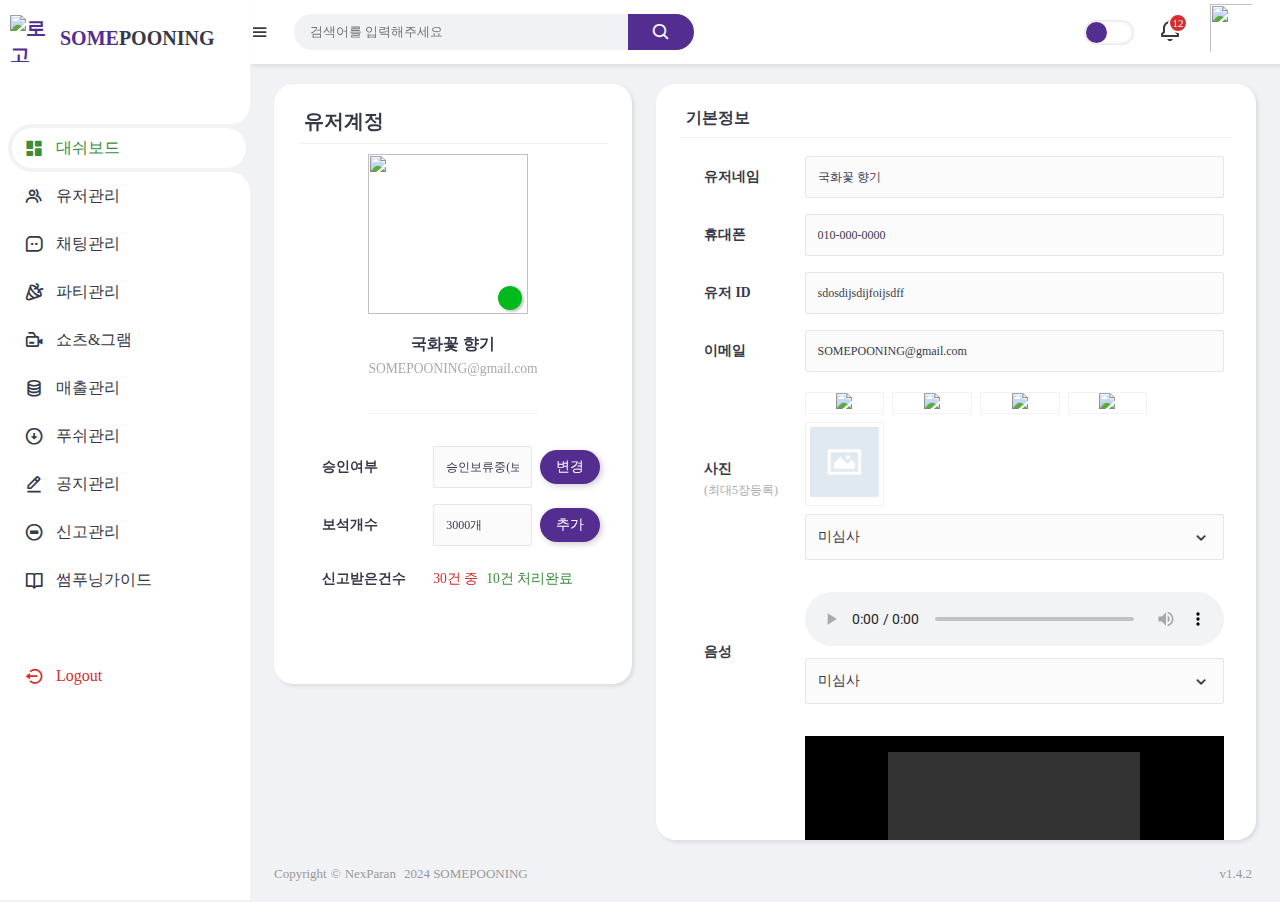
==== commit d27fc28a: "24년 5월 13일 user-file 조정함" ====
--- a/user-profile.html
+++ b/user-profile.html
@@ -21,7 +21,7 @@
                 SOME<span>POONING</span>
             </div>
         </a>
-        
+
         <ul class="side-menu">
             <li class="active"><a href="index.html"><i class='bx bxs-dashboard'></i>대쉬보드</a></li>
             <li><a href="sp_users.html"><i class='bx bx-group'></i>유저관리</a></li>
@@ -69,7 +69,7 @@
 
         <!-- End of Navbar -->
 
-        <main>
+        <div class="main">
             <div class="user-profile-management">
                 <!-- 기본정보 left -->
                 <div class="profile-list-left">
@@ -77,41 +77,52 @@
                         <h4>유저계정</h4>
                     </div>
                     <div class="content-wrap">
-
-                        <div class="img-item">
-                            <img src="./imges/avatar/Avatar=13.png" class="user-img">
-                            <div class="fly-circle"></div>
-                        </div>
-        
-                        <div class="title-wrap">
-                            <div class="title">국화꽃 향기</div>
-                            <div class="email">SOMEPOONING@gmail.com</div>
-                        </div>
-
-                        <div class="user-id-item">
-                            <div class="user-item">
-                                <div class="title">승인여부</div>
-                                <div class="user-content">
-                                    <input type="text" placeholder="승인보류중(보류이유)"></input>
-                                </div>
-                            </div>
-                            <div class="user-item">
-                                <div class="title">보석개수</div>
-                                <div class="user-content">
-                                    <input type="text" placeholder="3000개"></input>
-                                </div>
+                        <div class="item-wrap">
+                            <div class="img-item">
+                                <img src="./imges/avatar/Avatar=13.png" class="user-img">
+                                <div class="fly-circle"></div>
+                            </div>
+    
+                            <div class="title-wrap">
+                                <div class="title">국화꽃 향기</div>
+                                <div class="email">SOMEPOONING@gmail.com</div>
                             </div>
                         </div>
                         
-
-            
-            
+                        <div class="item-wrap">
+                            <div class="user-id-item">
+                                <div class="user-item">
+                                    <div class="title">승인여부</div>
+                                    <div class="user-content">
+                                        <input type="text" placeholder="승인보류중(보류이유)"></input>
+                                        <button class="btn-plus">변경</button>
+                                    </div>
+                                </div>
+                                <div class="user-item">
+                                    <div class="title">보석개수</div>
+                                    <div class="user-content">
+                                        <input type="text" placeholder="3000개"></input>
+                                        <button class="btn-plus">추가</button>
+                                    </div>
+                                </div>
+                                <div class="user-item">
+                                    <div class="item">
+                                        <div class="title">신고받은건수</div>
+                                        <div class="user-content">
+                                            <span class="text1">30건 중</span>
+                                            <span class="text2">10건 처리완료</span>
+                                        </div>
+                                    </div>
+                                </div>
+                            </div>
+                        </div>
+                        
                     </div>
-            
+
                 </div>
                 <!-- user-info-right  -->
                 <div class="profile-list-right">
-                    
+
                     <div class="title-top">
                         <h4>기본정보</h4>
                     </div>
@@ -143,29 +154,58 @@
                             </div>
                         </div>
 
-                        <div class="user-item">
+                        <div class="user-item photo-item">
                             <div class="title flex">
                                 <span>사진</span>
                                 <span>(최대5장등록)</span>
                             </div>
-                            <div class="user-content photo">
-                                <div class="user-photos">
-                                    <img src="./imges/avatar/Avatar=12.png">
-                                </div>
-                                <div class="user-photos">
-                                    <img src="./imges/avatar/Avatar=15.png">
-                                </div>
-                                <div class="user-photos">
-                                    <img src="./imges/avatar/Avatar=17.png">
-                                </div>
-                                <div class="user-photos">
-                                    <img src="./imges/avatar/Avatar=14.png">
-                                </div>
-                                <div class="user-photos noimg">
-                                    <img src="./imges/icon/icon-noimg.png">
-                                </div>
-                            </div>
-                            
+                            <div class="user-content">
+
+                                <div class="photo-wrap">
+                                    <div class="user-photos">
+                                        <img src="./imges/avatar/Avatar=12.png">
+                                    </div>
+                                    <div class="user-photos">
+                                        <img src="./imges/avatar/Avatar=15.png">
+                                    </div>
+                                    <div class="user-photos">
+                                        <img src="./imges/avatar/Avatar=17.png">
+                                    </div>
+                                    <div class="user-photos">
+                                        <img src="./imges/avatar/Avatar=14.png">
+                                    </div>
+                                    <div class="user-photos noimg">
+                                        <img src="./imges/icon/icon-noimg.png">
+                                    </div>
+                                </div>
+
+
+                                <div class="select-menu" id="select-photo">
+                                    <div class="select-btn" id="select-btn-photo">
+                                        <span class="sBtn-text" id="sBtn-text-photo">미심사</span>
+                                        <i class="bx bx-chevron-down"></i>
+                                    </div>
+                                    <ul class="options" id="options-photo">
+
+                                        <li class="option" id="option-photo">
+                                            <!-- <i class="bx bxl-instagram-alt" style="color: #E1306C;"></i> -->
+                                            <span class="option-text" id="option-text-photo">심사중</span>
+                                        </li>
+                                        <li class="option" id="option-photo">
+                                            <!-- <i class="bx bxl-instagram-alt" style="color: #E1306C;"></i> -->
+                                            <span class="option-text" id="option-text-photo">보류</span>
+                                        </li>
+                                        <li class="option" id="option-photo">
+                                            <!-- <i class="bx bxl-instagram-alt" style="color: #E1306C;"></i> -->
+                                            <span class="option-text" id="option-text-photo">인증완료</span>
+                                        </li>
+
+                                    </ul>
+                                </div>
+
+                            </div>
+
+
                         </div>
 
                         <div class="user-item">
@@ -174,16 +214,67 @@
                                 <div class="audio-wrap">
                                     <audio controls disableRemotePlayback src="./imges/audio/bird3.mp3"></audio>
                                 </div>
-                            </div>
-                        </div>
+
+                                <div class="select-menu" id="select-audio">
+                                    <div class="select-btn" id="select-btn-audio">
+                                        <span class="sBtn-text" id="sBtn-text-audio">미심사</span>
+                                        <i class="bx bx-chevron-down"></i>
+                                    </div>
+                                    <ul class="options" id="options-audio">
+
+                                        <li class="option" id="option-audio">
+                                            <!-- <i class="bx bxl-instagram-alt" style="color: #E1306C;"></i> -->
+                                            <span class="option-text" id="option-text-audio">심사중</span>
+                                        </li>
+                                        <li class="option" id="option-audio">
+                                            <!-- <i class="bx bxl-instagram-alt" style="color: #E1306C;"></i> -->
+                                            <span class="option-text" id="option-text-audio">보류</span>
+                                        </li>
+                                        <li class="option" id="option-audio">
+                                            <!-- <i class="bx bxl-instagram-alt" style="color: #E1306C;"></i> -->
+                                            <span class="option-text" id="option-text-audio">인증완료</span>
+                                        </li>
+
+                                    </ul>
+                                </div>
+                                
+                            </div>
+                        </div>
+
 
                         <div class="user-item">
                             <div class="title">영상</div>
-                            <div class="user-content video-item" style="display: none;">
-                                <video width="60%" height="300px" autoplay controls loop>
-                                    <source src="./imges/video/IMG_3165.MOV" type="video/MOV">
-                                </video>
-                            </div>
+                            <div class="user-content video-item">
+                                <div class="v-wrap">
+                                    <video width="60%" height="300px" autoplay controls loop>
+                                        <source src="./imges/video/IMG_3165.MOV" type="video/MOV">
+                                    </video>
+                                </div>
+
+                                <div class="select-menu" id="select-video">
+                                    <div class="select-btn" id="select-btn-video">
+                                        <span class="sBtn-text" id="sBtn-text-video">미심사</span>
+                                        <i class="bx bx-chevron-down"></i>
+                                    </div>
+                                    <ul class="options" id="options-video">
+
+                                        <li class="option" id="option-video">
+                                            <!-- <i class="bx bxl-instagram-alt" style="color: #E1306C;"></i> -->
+                                            <span class="option-text" id="option-text-video">심사중</span>
+                                        </li>
+                                        <li class="option" id="option-video">
+                                            <!-- <i class="bx bxl-instagram-alt" style="color: #E1306C;"></i> -->
+                                            <span class="option-text" id="option-text-video">보류</span>
+                                        </li>
+                                        <li class="option" id="option-video">
+                                            <!-- <i class="bx bxl-instagram-alt" style="color: #E1306C;"></i> -->
+                                            <span class="option-text" id="option-text-video">인증완료</span>
+                                        </li>
+
+                                    </ul>
+                                </div>
+                            </div>
+
                         </div>
 
                         <div class="user-item">
@@ -196,7 +287,7 @@
                         <div class="user-item">
                             <div class="title">국적</div>
                             <div class="user-content">
-                                
+
                                 <div class="select-menu" id="select-01">
                                     <div class="select-btn" id="select-btn-01">
                                         <span class="sBtn-text" id="sBtn-text-01">대한민국</span>
@@ -257,7 +348,7 @@
                                             <!-- <i class="bx bxl-instagram-alt" style="color: #E1306C;"></i> -->
                                             <span class="option-text" id="option-text-03">전문대학교</span>
                                         </li>
-                                        
+
                                         <li class="option" id="option-03">
                                             <!-- <i class="bx bxl-instagram-alt" style="color: #E1306C;"></i> -->
                                             <span class="option-text" id="option-text-03">대학원</span>
@@ -276,7 +367,7 @@
                                         <i class="bx bx-chevron-down"></i>
                                     </div>
                                     <ul class="options" id="options-04">
-                                        
+
                                         <li class="option" id="option-04">
                                             <!-- <i class="bx bxl-instagram-alt" style="color: #E1306C;"></i> -->
                                             <span class="option-text" id="option-text-04">아르바이트</span>
@@ -348,7 +439,7 @@
 
                             </div>
                         </div>
-                        
+
                         <div class="user-item">
                             <div class="title">전문직인증</div>
                             <div class="user-content">
@@ -359,7 +450,7 @@
                                         <i class="bx bx-chevron-down"></i>
                                     </div>
                                     <ul class="options" id="options-05">
-                                        
+
                                         <li class="option" id="option-05">
                                             <!-- <i class="bx bxl-instagram-alt" style="color: #E1306C;"></i> -->
                                             <span class="option-text" id="option-text-05">심사중</span>
@@ -386,7 +477,7 @@
                                         <i class="bx bx-chevron-down"></i>
                                     </div>
                                     <ul class="options" id="options-06">
-                                        
+
                                         <li class="option" id="option-06">
                                             <!-- <i class="bx bxl-instagram-alt" style="color: #E1306C;"></i> -->
                                             <span class="option-text" id="option-text-06">심사중</span>
@@ -401,7 +492,7 @@
                                         </li>
                                     </ul>
                                 </div>
-                                
+
                             </div>
                         </div>
 
@@ -415,7 +506,7 @@
                                         <i class="bx bx-chevron-down"></i>
                                     </div>
                                     <ul class="options" id="options-07">
-                                        
+
                                         <li class="option" id="option-07">
                                             <!-- <i class="bx bxl-instagram-alt" style="color: #E1306C;"></i> -->
                                             <span class="option-text" id="option-text-07">심사중</span>
@@ -436,7 +527,7 @@
                                             <!-- <i class="bx bxl-instagram-alt" style="color: #E1306C;"></i> -->
                                             <span class="option-text" id="option-text-07">연매출 30억 이상 인증완료</span>
                                         </li>
-                                        
+
                                     </ul>
                                 </div>
 
@@ -452,7 +543,7 @@
                                         <i class="bx bx-chevron-down"></i>
                                     </div>
                                     <ul class="options" id="options-08">
-                                        
+
                                         <li class="option" id="option-08">
                                             <!-- <i class="bx bxl-instagram-alt" style="color: #E1306C;"></i> -->
                                             <span class="option-text" id="option-text-08">심사중</span>
@@ -469,10 +560,10 @@
                                             <!-- <i class="bx bxl-instagram-alt" style="color: #E1306C;"></i> -->
                                             <span class="option-text" id="option-text-08">억대소득 인증완료</span>
                                         </li>
-                                        
-                                    </ul>
-                                </div>
-                                
+
+                                    </ul>
+                                </div>
+
                             </div>
                         </div>
 
@@ -485,7 +576,7 @@
                                         <i class="bx bx-chevron-down"></i>
                                     </div>
                                     <ul class="options" id="options-09">
-                                        
+
                                         <li class="option" id="option-09">
                                             <!-- <i class="bx bxl-instagram-alt" style="color: #E1306C;"></i> -->
                                             <span class="option-text" id="option-text-09">심사중</span>
@@ -506,72 +597,60 @@
                                             <!-- <i class="bx bxl-instagram-alt" style="color: #E1306C;"></i> -->
                                             <span class="option-text" id="option-text-09">고액자산 20억원 이상 인증완료</span>
                                         </li>
-                                        
-                                    </ul>
-                                </div>
-                                
+
+                                    </ul>
+                                </div>
+
                             </div>
                         </div>
 
                         <!-- 첨부서류 -->
                         <div class="attached-file-wrap">
                             <div class="top-title">인증서류 첨부파일</div>
-                            
+
                             <!--image popup-->
                             <!-- Trigger the Modal -->
                             <div class="att-file">
-                                <div class="att-item">
+                                <div class="images">
                                     <div class="att-title">명문대</div>
-                                    <img id="myImg" src="./imges/acc/attachedfile1.png" alt="명문대인증 첨부파일">
-                                </div>
-                                <div class="att-item">
+                                    <img src="./imges/acc/jolup-file.png" alt="명문대인증 첨부파일">
+                                </div>
+                                <div class="images">
                                     <div class="att-title">전문직</div>
-                                    <img id="myImg" src="./imges/acc/attachedfile1.png" alt="전문직인증 첨부파일">
-                                </div>
-                                <div class="att-item">
+                                    <img src="./imges/acc/attachedfile2.png" alt="전문직인증 첨부파일">
+                                </div>
+                                <div class="images">
                                     <div class="att-title">대기업</div>
-                                    <img id="myImg" src="./imges/acc/attachedfile1.png" alt="대기업인증 첨부파일">
-
-                                </div>
-                                <div class="att-item">
+                                    <img id="myImg" src="./imges/acc/jolup-file.png" alt="대기업인증 첨부파일">
+                                </div>
+                                <div class="images">
                                     <div class="att-title">사업가</div>
-                                    <img id="myImg" src="./imges/acc/attachedfile1.png" alt="사업가인증 첨부파일">
-
-                                </div>
-                                <div class="att-item">
+                                    <img id="myImg" src="./imges/acc/jolup-file.png" alt="사업가인증 첨부파일">
+                                </div>
+                                <div class="images">
                                     <div class="att-title">소득</div>
-                                    <img id="myImg" src="./imges/acc/attachedfile1.png" alt="소득인증 첨부파일">
-
-                                </div>
-                                <div class="att-item">
+                                    <img id="myImg" src="./imges/acc/attachedfile2.png" alt="소득인증 첨부파일">
+                                </div>
+                                <div class="images">
                                     <div class="att-title">자산</div>
-                                    <img id="myImg" src="./imges/acc/attachedfile1.png" alt="자산인증 첨부파일">
-
-                                </div>
-                                
-                                
-                            
-                                <!-- The Modal -->
-                                <div id="myModal" class="modal">
-                            
-                                    <span class="close">&times;</span>
-                            
-                                    <img class="modal-content" id="img01">
-                            
-                                    <!-- Modal Caption (Image Text) -->
-                                    <div id="caption"></div>
-                                </div>
-                            </div>
-                            
-
-                        <!--End image popup-->
-
-
-                        </div>
-
-
-                        
-                        
+                                    <img id="myImg" src="./imges/acc/attachedfile2.png" alt="자산인증 첨부파일">
+                                </div>
+
+                            </div>
+
+                            <div class="modal">
+                                <span class="close2"><i class="fas fa-times"></i></span>
+                                <div class="modalContent">
+                                    <img src="" class="modalImg" />
+                                    <span class="modalTxt"></span>
+                                </div>
+                            </div>
+
+                            <!--End image popup-->
+                        </div>
+
+
+
 
                         <!-- 버튼 -->
                         <div class="profile-btn">
@@ -580,32 +659,38 @@
                             <button class="btn-ok">승인 (알림보내기)</button>
                             <button class="btn-save">프로필수정</button>
                         </div>
-
                     </div>
+
                 </div>
             </div>
 
 
-
-
-
-
-
             <div class="footer-bottom">
+
                 <div class="copyright">
                     <span>Copyright</span>
                     <span>&copy;</span>
                     <span><a href="#">NexParan</a> </span>
                     <span>2024 SOMEPOONING</span>
                 </div>
+
                 <div class="version">v1.4.2</div>
+            
             </div>
-        </main>
+
+
+
+
+
+
+
+        </div>
 
     </div>
 
     <script src="js/script.js"></script>
-    <script src="js/imgpopup.js"></script>
+    <script src="js/modal.js"></script>
+    <script src="js/dropdown_user_pro.js"></script>
 </body>
 
 </html>--- a/css/style.css
+++ b/css/style.css
@@ -112,10 +112,7 @@
 .sidebar .logo .logo-name span{
     color: var(--dark);
     font-size: 1.25rem;
-
-}
-
-
+}
 
 .sidebar .logo .bx{
     min-width: 60px;
@@ -207,6 +204,7 @@
 .content{
     position: relative;
     width: calc(100% - 250px);
+    height: 100vh;
     left: 250px;
     transition: all 0.3s ease;
 }
@@ -226,7 +224,7 @@
     position: sticky;
     top: 0;
     left: 0;
-    z-index: 1000;
+    z-index: 10000;
     box-shadow: 2px 2px 4px rgb(0,0,0,0.1);
     
 }
@@ -251,7 +249,12 @@
     align-items: center;
     height: 36px;
 }
-
+.content nav form .form-input:focus-within{
+    border-radius: 36px;
+    background-color: #fff;
+    box-shadow: 0px 0px 4px rgb(83, 44, 144, 0.6);
+    border: 1px solid var(--primary);
+}
 .content nav form .form-input input{
     flex-grow: 1;
     padding: 0 16px;
@@ -341,7 +344,7 @@
 .content main{
     width: 100%;
     padding: 20px 24px;
-    max-height: calc(100vh - 64px);
+    min-height: calc(100vh - 64px);
 }
 
 .content main .header{
@@ -559,7 +562,6 @@
 .content main .bottom-data .user-top-sales table td{
     padding: 16px 0;
     text-align: center;
-    /* border: 1px solid red; */
 }
 .content main .bottom-data .user-top-sales table tr td:nth-child(1){
     text-align: center;
@@ -654,7 +656,7 @@
     background-color: var(--grey);
 }
 
-.input-search:focus {
+.input-search:focus{
     background-color: #fff;
     box-shadow: 0px 0px 4px rgb(83, 44, 144, 0.6);
     border: 1px solid var(--primary);
@@ -742,7 +744,7 @@
     padding: 16px 0;
 }
 
-.content main .user-management .user-list table tr td.profile-name{
+.content main .user-management .user-list table tr td.profile-name a{
     display: flex;
     align-items: center;
     grid-gap: 12px;
@@ -1198,102 +1200,198 @@
 }
 
 .chat-room .chat-panel{
+    display: block;
     font-size: 0.85rem;
     width: 100%;
     height: 580px;
-    overflow-y: scroll;
-}
-.chat-room .chat-panel::-webkit-scrollbar{
-    display: none;
-}
-
-.chat-room .chat-panel .users{
-    display: flex;
-    align-items: center;
+    padding:8px 0px;
+    overflow-y: auto;
 }
 
 .manager-chat{
-    display: flex;
+    float: left;
+    width: 100%;
+}
+.manager-chat .wrap{
+    display: flex;
+    flex-direction: column;
+    margin: 36px;
+    padding: 16px;
+    border-radius: 8px;
+    border: 2px dotted var(--dark-grey);
+}
+.manager-chat .wrap .item{
+    display: flex;
+    flex-direction: row;
+    align-items: center;
+    gap: 8px;
+    justify-content: left;
+}
+.manager-chat .wrap .item span{
+    font-weight: 500;
+    font-size: .85rem;
+}
+.manager-chat .manager-time{
+    text-align: right;
+    font-size: 0.7rem;
+    color:var(--dark);
+    min-width: 60px;
+    margin: 4px;
+}
+
+.date-chat{
+    float: left;
+    width: 100%;
+}
+.date-chat .wrap{
+    display: flex;
+    flex-direction: column;
+    margin: 24px;
+    padding: 8px;
+    border-radius: 36px;
+    border: 1px solid transparent;
+    background-color: var(--grey);
+}
+.date-chat .wrap .item{
+    display: flex;
+    flex-direction: row;
+    align-items: center;
     justify-content: center;
-    width: 100%;
-}
-.manager-chat .chat-bubble {
-    /* background: var(--primary); */
-    color: var(--success);
-    padding: 10px 14px;
-    margin: 10px 16px;
-    border-top: 1px dotted var(--dark-grey) ;
-    border-bottom: 1px dotted var(--dark-grey) ;
-    position: relative;
-    animation: fadeIn 1s ease-in;
-} 
-
+    gap: 8px;
+}
+.date-chat .wrap .item span, 
+.date-chat .wrap .item i{
+    font-weight: 500;
+    font-size: .85rem;
+    color: var(--dark-grey);
+}
 
 .user-1-chat{
     float: left;
-    display: flex;
+    margin-right: auto;
+    display: flex;
+    flex-direction: row;
     justify-content: left;
-    width: 100%;
+    width: 70%;
+    margin: 8px 0px;
+}
+.user-1-chat img {
+    margin-top: 8px;
+}
+.user-1-chat .chat-wrap-left{
+    display: flex;
+    flex-direction: column;
+    justify-content: left;
+}
+.user-1-chat .user-1-name{
+    font-size: 0.7rem;
+    color:var(--dark);
+    text-align: left;
+    margin: 0px 68px 0px 16px;
+}
+.user-1-chat .user-1-time{
+    text-align: right;
+    font-size: 0.7rem;
+    color:var(--dark);
+    min-width: 60px;
+    margin: 4px;
+}
+
+.user-1-chat .bubble-wrap{
+    display: flex;
+    align-items: end;
 }
 .user-1-chat .chat-bubble {
-    max-width: 360px;
     padding: 10px 14px;
     background: var(--light-primary);
-    margin: 10px 16px;
+    margin: 2px 0px 2px 16px;
     border-radius: 9px;
     font-size: 0.75rem;
     line-height: 16px;
+    min-width: 80px;
     position: relative;
     animation: fadeIn 1s ease-in;
 }
 .user-1-chat .chat-bubble:after {
     content: "";
     position: absolute;
-    top: 50%;
+    top: 16px;
     width: 0;
     height: 0;
     border: 20px solid transparent;
-    border-bottom: 0;
+    border-radius: 3px;
+    border-top: 0;
     margin-top: -10px;
     left: 8px;
     border-right-color: var(--light-primary);
     border-left: 0;
     margin-left: -20px;
-    z-index: 10000;
-}
+    z-index: 1;
+}
+
 
 .user-2-chat{
     float: right;
-    display: flex;
+    margin-left: auto;
+    display: flex;
+    justify-content: end;
+    flex-direction: row;
+    width: 70%;
+    margin: 8px 0px;
+}
+.user-2-chat img {
+    margin-top: 8px;
+}
+.user-2-chat .chat-wrap-right{
+    display: flex;
+    flex-direction: column;
     justify-content: right;
-    width: 100%;
+}
+.user-2-chat .user-2-name{
+    font-size: 0.7rem;
+    color:var(--dark);
+    text-align: right;
+    margin: 0px 16px 0px 68px;
+}
+.user-2-chat .user-2-time{
+    text-align: right;
+    font-size: 0.7rem;
+    color:var(--dark);
+    min-width: 60px;
+    margin: 4px;
+}
+
+.user-2-chat .bubble-wrap{
+    display: flex;
+    align-items: end;
 }
 .user-2-chat .chat-bubble {
-    max-width: 360px;
+    padding: 10px 14px;
     background: var(--primary);
-    color: #fff;
-    padding: 10px 14px;
-    margin: 10px 16px;
+    margin: 2px 16px 2px 0px;
     border-radius: 9px;
+    color: var(--light);
     font-size: 0.75rem;
     line-height: 16px;
+    min-width: 80px;
     position: relative;
     animation: fadeIn 1s ease-in;
-} 
+}
 .user-2-chat .chat-bubble:after {
     content: "";
     position: absolute;
-    top: 50%;
+    top: 16px;
     width: 0;
     height: 0;
     border: 20px solid transparent;
-    border-bottom: 0;
+    border-radius: 3px;
+    border-top: 0;
     margin-top: -10px;
     right: 8px;
     border-left-color: var(--primary);
     border-right: 0;
     margin-right: -20px;
-    z-index: 10000;
+    z-index: 1;
 }
 
 @keyframes fadeIn {
@@ -1314,9 +1412,7 @@
     padding: 0px 16px;
     align-items: center;
     bottom: 0;
-    /* border: 1px solid red; */
-}
-
+}
 
 .chat-room input {
     width:500px;
@@ -1344,7 +1440,6 @@
     border: 1px solid var(--primary);
     border-radius: 10px;
 }
-
 
 .chat-box-tray i {
     font-size: 1.5rem;
@@ -1446,62 +1541,6 @@
 /* search form style end */
 
 
-/* party drop down style start */
-.party-room .party-list-icon{
-    display: flex;
-    align-items: center;
-    justify-content: space-between;
-    margin-top: 8px;
-}
-.dropdown-wrap.party{
-    padding: 0px;
-}
-.dropdown-wrap.party .dropdown{
-    display: flex;
-    align-items: center;
-}
-.dropdown-wrap.party .dropdown .text{
-    margin-right: 8px;
-    font-size: .85rem;
-    font-weight: 600;
-}
-
-.dropdown-wrap.party .dropbtn {
-    display: block;
-    border: 1px solid rgb(255, 255, 255, .0);
-    outline: none;
-    /* border: none; */
-    border-radius: 3px;
-    background-color: var(--grey);
-    padding: 12px;
-    margin-left: 8px;
-    width: 200px;
-    text-align: center;
-    cursor: pointer;
-    font-size: .85rem;
-    font-weight: 500;
-    color: var(--dark);
-    position: relative;
-}
-.dropdown-wrap.party .dropbtn:focus {
-    background-color: #fff;
-    box-shadow: 0px 0px 4px rgb(83, 44, 144, 0.6);
-    border: 1px solid var(--primary);
-    border-radius: 3px;
-}
-
-.dropdown-wrap.party .dropdown-content{
-    top: 42px;
-    left: 88px;
-    width: 200px;
-    z-index: 1000;
-}
-
-
-/* party drop down style end */
-
-
-
 /* party table style start */
 
 .content main .party-management .party-list table{
@@ -1521,12 +1560,17 @@
     padding: 16px 10px;
     text-align: center;
 }
+.content main .party-management .party-list table td.on-check{
+    width: 5%;
+}
 .content main .party-management .party-list table td.p-num{
     color:var(--dark-grey);
     min-width: 60px;
+    width: 10%;
 }
 .content main .party-management .party-list table td.p-master{
     min-width: 100px;
+    width: 20%;
 }
 .content main .party-management .party-list table td.p-users{
     min-width: 88px;
@@ -1534,11 +1578,11 @@
 .content main .party-management .party-list table td.p-title{
     text-align: left;
     min-width: 160px;
-    width: 70%;
+    width: 40%;
 }
 .content main .party-management .party-list table td.p-starttime{
     min-width: 60px;
-    width: 10%;
+    width: 15%;
 }
 .content main .party-management .party-list table td.p-room-bb{
     display: flex;
@@ -1546,6 +1590,7 @@
     align-items: center;
     gap: 4px;
     min-width:100px;
+    width: 10%;
 }
 
 .content main .party-management .party-list table td img{
@@ -1595,148 +1640,6 @@
     background: var(--success);
 
 }
-
-/* party room style start */
-
-.party-room-wrap{
-    flex-grow: 1;
-    flex-basis: 400px;
-    box-shadow: 2px 2px 4px rgb(0,0,0,0.1);
-}
-
-.party-room .chat-top {
-    padding: 16px;
-    margin-bottom: 16px;
-    border-radius: 6px;
-    border: 2px dotted var(--dark-grey);
-}
-
-.party-room .hr{
-    background-color: var(--grey);
-    height: 1px;
-}
-.party-room .hr-2{
-    background-color: var(--grey);
-    height: 2px;
-}
-
-.party-room .chat-top .profile-wrap{
-    display: flex;
-    align-items: center;
-    margin-bottom: 8px;
-}
-.party-room .chat-top .profile-wrap span.chat-num{
-    color:var(--dark-grey);
-    font-size: 0.85rem;
-    font-weight: 500;
-    margin-right: 8px;
-}
-.party-room .chat-top .profile-wrap .chat-profile{
-    display: flex;
-    align-items: center;
-    margin-bottom: 8px;
-}
-.party-room .chat-top .profile-wrap .profile-image {
-    width: 48px;
-    height: 48px;
-    border-radius: 40px;
-}
-.profile-image {
-    width: 36px;
-    height: 36px;
-    border-radius: 40px;
-}
-.party-room .chat-top .profile-wrap .text{
-    margin-left: 8px;
-    color: var(--dark);
-}
-.party-room .chat-top .profile-wrap .chat-num{
-    margin-left: 8px;
-    color: var(--dark);
-}
-.party-room .chat-top .profile-wrap p{
-    font-size: 0.75rem;
-    width: 100%;
-    margin-top: 8px;
-}
-.party-room .icon-right {
-    margin-left: 16px;
-    margin-top: 4px;
-}
-
-.party-room .icon-right i {
-    font-size: 1.25rem;
-    color: var(--primary);
-    padding: 6px;
-    border-radius: 16px;
-    transition: 0.3s;
-}
-
-.party-room .icon-right i:hover {
-    color: var(--light);
-    cursor: pointer;
-    padding: 6px;
-    border-radius: 24px;
-    background-color: var(--primary);
-}
-
-.party-room .chat-panel{
-    font-size: 0.85rem;
-    width: 100%;
-    height: 580px;
-    overflow-y: scroll;
-}
-.party-room .chat-panel::-webkit-scrollbar{
-    display: none;
-}
-
-.party-room .chat-panel .users{
-    display: flex;
-    align-items: center;
-}
-
-.party-room input {
-    width:500px;
-    border-style: none;
-    padding:10px;
-    font-size: .85rem;
-    outline: none;
-    color: var(--dark); 
-    border-radius: 10px;
-    border: 1px solid rgb(83, 44, 144, 0);
-    background-color: var(--grey);
-}
-
-.party-room input::placeholder {
-    color: var(--dark-grey);
-    font-size: 0.85rem;
-    font-weight: 400;
-    /* margin-left: 20px; */
-    padding: 10px;
-}
-
-.party-room input:focus {
-    background-color: #fff;
-    box-shadow: 0px 0px 4px rgb(83, 44, 144, 0.6);
-    border: 1px solid var(--primary);
-    border-radius: 10px;
-}
-
-
-.chat-box-tray i {
-    font-size: 1.5rem;
-    color: grey;
-    vertical-align: middle;
-    margin: 0px 8px;
-}
-.chat-box-tray :nth-child(3) {
-    color: var(--primary);
-}
-.chat-box-tray i:last-of-type {
-    color: var(--success);
-}
-
-/* chatting roon style end */
 
 
 
@@ -2290,10 +2193,8 @@
     display: flex;
     flex-wrap: wrap;
     grid-gap: 24px;
-    /* margin-top: 24px; */
-    width: 100%;
-    color: var(--dark);
-    
+    width: 100%;
+    color: var(--dark);
 }
 
 .content main .push-management>div{
@@ -2307,7 +2208,8 @@
     display: flex;
     align-items: center;
     grid-gap: 16px;
-    margin-bottom: 24px;
+    background-color: #fff;
+    padding-bottom: 24px;
 }
 
 .content main .push-management .push-list .header h3{
@@ -2322,7 +2224,6 @@
 .content main .push-management .push-list{
     flex-grow: 1;
     flex-basis: 400px;
-
     box-shadow: 2px 2px 4px rgb(0,0,0,0.1);
 }
 
@@ -2357,146 +2258,165 @@
     border: none;
     outline: 0;
 }
-
-.content main .push-management .push-list table.push-user-list{
-    width: 100%;
-    max-height: 500px;
+.push-list .table-wrap{
+    height : 650px;
+    /* width : 300px; */
+    overflow : auto;
+}
+.push-send-list .table-wrap{
+    height : 590px;
+    /* width : 300px; */
+    overflow : auto;
+}
+.push-list table.push-user-list{
+    width: 100%;
+    height:400px;
     border-collapse: collapse;
-}
-.push-user-list tbody{
-    max-height: 600px;
-}
-.content main .push-management .push-list table th{
+    overflow-y: auto;
+}
+.push-list table th{
+    position: sticky;
+    top:-1px;
+}
+.push-list table th{
+    padding: 8px 0px;
+    color:var(--dark);
+    background-color: #fff;
+    text-align: center;
+    border-top: 1px solid var(--grey);
+    border-bottom: 1px solid var(--grey);
+}
+.push-list table.push-user-list th.all-check {
+    width: 5%;
+}
+.push-list table.push-user-list th.name {
+    width: 30%;
+}
+.push-list table.push-user-list th.user-id {
+    width: 30%;
+}
+
+.push-list table td{
+    padding: 8px;
+    text-align: center;
+}
+
+.push-list table td.user-1{
+    display: flex;
+    align-items: center;
+}
+.push-list table td.user-1 img{
+    width: 36px;
+    height: 36px;
+
+}
+.content main .push-management .push-list table tbody tr{
+    cursor: pointer;
+    transition: all 0.3s ease;
+}
+
+.content main .push-management .push-list table tbody tr:hover{
+    background: var(--grey);
+}
+
+.push-list .send-btn-plus{
+    display: flex;
+    align-items: center;
+    justify-content: center;
+    font-size: .85rem;
+    padding: 8px;
+    color: var(--dark-grey);
+    border-radius: 20px;
+    font-weight: 400;
+    text-align: center;
+    background-color: var(--grey);
+    border: 1px solid var(--grey);
+    box-shadow: 2px 2px 4px rgb(0, 0, 0, .1);
+    cursor: pointer;
+    transition: 0.3s;
+}
+.push-list .send-btn-plus:hover{
+    color: var(--primary);
+    font-weight: 700;
+    background-color: #ffffff;
+    /* border: 1px solid var(--primary); */
+}
+
+.push-list .input-search{
+    width: 200px;
+}
+
+
+
+ /* push send list table */
+
+.content main .push-management .push-send-list .header{
+    display: flex;
+    align-items: center;
+    grid-gap: 16px;
+    margin-bottom: 24px;
+}
+
+.content main .push-management .push-send-list .header h3{
+    margin-right: auto;
+    font-size: 1.25rem;
+    font-weight: 600;
+}
+
+
+/*table style start */
+
+.content main .push-management .push-send-list{
+    flex-grow: 4;
+    flex-basis: 600px;
+    box-shadow: 2px 2px 4px rgb(0,0,0,0.1);
+}
+
+.content main .push-management .push-send-list table{
+    width: 100%;
+    border-collapse: collapse;
+}
+.content main .push-management .push-send-list table th{
     position: relative;
-    padding: 10px 0px;
+    padding: 16px 0px;
     color:var(--dark);
     text-align: center;
     border-top: 1px solid var(--grey);
     border-bottom: 1px solid var(--grey);
 }
-.push-user-list th.all-check {
+
+.user-push-table th.all-check {
     width: 5%;
 }
-.push-user-list th.name {
-    width: 30%;
-}
-.push-user-list th.user-id {
-    width: 30%;
-}
-
-.content main .push-management .push-list table td{
-    padding: 16px;
+.user-push-table th.data-name {
+    width: 25%;
+}
+.user-push-table th.data-userid {
+    width: 18%;
+}
+
+.user-push-table th.data-con {
+    width: 25%;
+}
+.user-push-table th.data-daytime {
+    width: 12%;
+}
+.user-push-table th.data-st {
+    width: 15%;
+}
+.user-push-table .user-id{
+    display: flex;
+    align-items: center;
+}
+.user-push-table .user-id img{
+    width: 48px;
+    height: 48px;
+}
+
+.content main .push-management .push-send-list table td{
+    padding: 8px;
     text-align: center;
-    max-height:500px;
-}
-
-.push-list table td.user-1{
-    display: flex;
-    align-items: center;
-}
-.push-list table td.user-1 img{
-    width: 36px;
-    height: 36px;
-
-}
-.content main .push-management .push-list table tbody tr{
-    cursor: pointer;
-    transition: all 0.3s ease;
-}
-
-.content main .push-management .push-list table tbody tr:hover{
-    background: var(--grey);
-}
-
-.push-list .send-btn-plus{
-    display: flex;
-    align-items: center;
-    justify-content: center;
-    float: right;
-    font-size: .85rem;
-    padding: 10px 16px;
-    color: var(--light);
-    border-radius: 20px;
-    font-weight: 500;
-    width: 160px;
-    text-align: center;
-    background-color: var(--primary);
-}
-
-
-
-
-
- /* push send list table */
-
-.content main .push-management .push-send-list .header{
-    display: flex;
-    align-items: center;
-    grid-gap: 16px;
-    margin-bottom: 24px;
-}
-
-.content main .push-management .push-send-list .header h3{
-    margin-right: auto;
-    font-size: 1.25rem;
-    font-weight: 600;
-}
-
-
-/*table style start */
-
-.content main .push-management .push-send-list{
-    flex-grow: 4;
-    flex-basis: 600px;
-    box-shadow: 2px 2px 4px rgb(0,0,0,0.1);
-}
-
-.content main .push-management .push-send-list table{
-    width: 100%;
-    border-collapse: collapse;
-}
-.content main .push-management .push-send-list table th{
-    position: relative;
-    padding: 10px 0px;
-    color:var(--dark);
-    text-align: center;
-    border-top: 1px solid var(--grey);
-    border-bottom: 1px solid var(--grey);
-}
-
-.user-sales-table th.data-name {
-    width: 20%;
-}
-.user-sales-table th.data-userid {
-    width: 30%;
-}
-.user-sales-table th.data-day {
-    width: 25%;
-}
-.user-sales-table th.data-sales {
-    width: 25%;
-}
-
-
-.content main .push-management .push-send-list table td{
-    padding: 16px 0;
-    text-align: center;
-}
-.content main .push-management .push-send-list table th:nth-child(3){
-    text-align: right;
-    padding-right: 36px;
-}
-.content main .push-management .push-send-list table td:nth-child(3){
-    text-align: right;
-    padding-right: 36px;
-}
-.content main .push-management .push-send-list table th:nth-child(4){
-    text-align: right;
-    padding-right: 36px;
-}
-.content main .push-management .push-send-list table td:nth-child(4){
-    text-align: right;
-    padding-right: 36px;
+    text-wrap: wrap;
 }
 
 .content main .push-management .push-send-list table tbody tr{
@@ -2508,6 +2428,10 @@
     background: var(--grey);
 }
 
+.user-push-table .btn{
+    font-size: 0.85rem;
+    font-weight: 600;
+}
 
 
 /* search form style start */
@@ -2515,6 +2439,7 @@
 .push-send-list .search-box{
     position: relative;
 }
+
 .push-send-list .input-search {
     width:250px;
     border-style: none;
@@ -2974,11 +2899,404 @@
 /* text editor style end */
 
 
+
+/*-----------------------------------*\
+    # 신고 관리 (report.html)
+\*-----------------------------------*/
+
+
+.content main .report-management{
+    display: flex;
+    flex-wrap: wrap;
+    grid-gap: 24px;
+    /* margin-top: 24px; */
+    width: 100%;
+    color: var(--dark);
+    
+}
+
+.content main .report-management>div{
+    border-radius: 20px;
+    background: var(--light);
+    padding: 24px;
+    overflow-x: auto;
+}
+
+.content main .report-management .report-list .header{
+    display: flex;
+    align-items: center;
+    grid-gap: 16px;
+    margin-bottom: 24px;
+}
+
+.content main .report-management .report-list .header h3{
+    margin-right: auto;
+    font-size: 1.5rem;
+    font-weight: 600;
+}
+
+.wrapper-send {
+    position: relative;
+}
+.report-send {
+    width:100%;
+    border-style: none;
+    padding:10px;
+    font-size: .85rem;
+    outline: none;
+    color: var(--dark); 
+    border-radius: 10px;
+    border: 1px solid rgb(83, 44, 144, 0);
+    background-color: var(--grey);
+    border: 1px solid var(--grey);
+}
+
+.report-send:focus{
+    background-color: #fff;
+    box-shadow: 0px 0px 4px rgb(83, 44, 144, 0.6);
+    border: 1px solid var(--primary);
+    border-radius: 10px;
+}
+
+.wrapper-send i {
+    position: absolute;
+    top:8px;
+    right: 8px;
+    border-style: none;
+    font-size: 1.25rem;
+    outline: none;
+    cursor: pointer;
+    color: var(--primary);
+    background-color: transparent;
+    pointer-events: painted;
+}
+
+/* table style start */
+
+.content main .report-management .report-list{
+    flex-grow: 1;
+    flex-basis: 500px;
+    box-shadow: 2px 2px 4px rgb(0,0,0,0.1);
+}
+
+.content main .report-management .report-list table{
+    width: 100%;
+    border-collapse: collapse;
+}
+.content main .report-management .report-list table th{
+    position: relative;
+    padding: 10px 0px;
+    color:var(--dark);
+    text-align: center;
+    border-top: 1px solid var(--grey);
+    border-bottom: 1px solid var(--grey);
+}
+
+.content main .report-management .report-list table td{
+    padding: 16px 8px;
+}
+
+.content main .report-management .report-list table tr td.profile-name a{
+    display: flex;
+    align-items: center;
+    grid-gap: 12px;
+    padding-left: 6px;
+}
+
+.content main .report-management .report-list table td img{
+    width: 36px;
+    height: 36px;
+    border-radius: 50%;
+    object-fit: cover;
+}
+.report-item{
+    display: flex;
+    align-items: center;
+
+}
+.report-item .report-pro{
+    display: flex;
+    align-items: center; 
+    font-weight: 500; 
+    margin-right: 8px;
+    color: red;
+}
+.content main .report-management .report-list table td:nth-child(1){
+    text-align: center;
+    width:3%;
+}
+.content main .report-management .report-list table td:nth-child(2){
+    text-align: center;
+    width:5%;
+}
+.content main .report-management .report-list table td:nth-child(3){
+    text-align: center;
+    width:15%;
+}
+
+.content main .report-management .report-list table td:nth-child(4){
+    text-align: left;
+    width:30%;
+}
+.content main .report-management .report-list table td:nth-child(5){
+    text-align: center;
+    width:12%;
+}
+.content main .report-management .report-list table td:nth-child(6){
+    text-align: right;
+    width:27%;
+}
+.content main .report-management .report-list table td:nth-child(7){
+    text-align: center;
+    width:7%;
+}
+.content main .report-management .report-list table tbody tr{
+    cursor: pointer;
+    transition: all 0.3s ease;
+}
+
+.content main .report-management .report-list table tbody tr:hover{
+    background: var(--grey);
+}
+
+.content main .report-management .report-list table tr td .status{
+    font-size: 10px;
+    padding: 6px 16px;
+    color: var(--light);
+    border-radius: 20px;
+    font-weight: 700;
+}
+
+
+.content main .report-management .report-list table tr td .status.completed{
+    background: var(--success);
+}
+
+.content main .report-management .report-list table tr td .status.process{
+    background: var(--primary);
+}
+
+.content main .report-management .report-list table tr td .status.pending{
+    background: var(--warning);
+}
+
+
+
+
+/*-----------------------------------*\
+    # 썸푸닝 가이드 (guide.html)
+\*-----------------------------------*/
+
+
+.content main .guide-management{
+    display: flex;
+    flex-wrap: wrap;
+    grid-gap: 24px;
+    /* margin-top: 24px; */
+    width: 100%;
+    color: var(--dark);
+    
+}
+
+.content main .guide-management>div{
+    border-radius: 20px;
+    background: var(--light);
+    padding: 24px;
+    overflow-x: auto;
+}
+
+.content main .guide-management .guide-list .header{
+    display: flex;
+    align-items: center;
+    grid-gap: 16px;
+    margin-bottom: 24px;
+}
+
+.content main .guide-management .guide-list .header h3{
+    margin-right: auto;
+    font-size: 1.5rem;
+    font-weight: 600;
+}
+
+
+
+
+/* table style start */
+
+.content main .guide-management .guide-list{
+    flex-grow: 1;
+    flex-basis: 500px;
+    box-shadow: 2px 2px 4px rgb(0,0,0,0.1);
+}
+
+.content main .guide-management .guide-list table{
+    width: 100%;
+    border-collapse: collapse;
+}
+.content main .guide-management .guide-list table th{
+    position: relative;
+    padding: 10px 0px;
+    color:var(--dark);
+    text-align: left;
+    border-top: 1px solid var(--grey);
+    border-bottom: 1px solid var(--grey);
+}
+
+.guide-list table th.input{
+    width: 5%;
+}
+.guide-list table th.data-class{
+    width: 15%;
+}
+.guide-list table th.data-title{
+    width: 30%;
+}
+.guide-list table th.data-anndate{
+    width: 20%;
+}
+.guide-list table th.data-btn{
+    width: 20%;
+}
+
+
+
+
+
+[data-sort]:before
+{
+    background-image: url(../imges/icon/up-arrow-solid-24.png);
+    margin-top: 2px;
+    background-position: 50%;
+    background-repeat: no-repeat;
+    background-size: 9px 6px;
+    content: "";
+    height: 4px;
+    left: 52px;
+    margin-left: 1.3125em;
+    opacity: .5;
+    position: absolute;
+    /* top: 50%; */
+    vertical-align: 0.6375em;
+    width: 9px;
+    z-index: 10000;
+}
+[data-sort]::after{
+    background-image: url(../imges/icon/down-arrow-solid-24.png);
+    margin-top: 8px;
+    background-position: 50%;
+    background-repeat: no-repeat;
+    background-size: 9px 6px;
+    content: "";
+    height: 4px;
+    left: 52px;
+    margin-left: 1.3125em;
+    opacity: .5;
+    position: absolute;
+    /* top: 50%; */
+    vertical-align: 0.6375em;
+    width: 9px;
+    z-index: 10000;
+}
+
+.content main .guide-management .guide-list table td{
+    padding: 16px 0;
+}
+.content main .guide-management .guide-list table td.event{
+    font-weight: 700;
+}
+
+
+.content main .guide-management .guide-list table tbody tr{
+    cursor: pointer;
+    transition: all 0.3s ease;
+}
+
+.content main .guide-management .guide-list table tbody tr:hover{
+    background: var(--grey);
+}
+
+.content main .guide-management .guide-list table tr td .status{
+    font-size: 10px;
+    padding: 6px 16px;
+    color: var(--light);
+    border-radius: 20px;
+    font-weight: 700;
+}
+
+.content main .guide-management .guide-list table tr td .status.completed{
+    background: var(--success);
+}
+
+.content main .guide-management .guide-list table tr td .status.process{
+    background: var(--primary);
+}
+
+.content main .guide-management .guide-list table tr td .status.pending{
+    background: var(--warning);
+}
+.content main .guide-management .guide-list table tr td .status.danger{
+    background: var(--danger);
+}
+
+.editor-wrap{
+    background-color: var(--grey);
+    margin-top:36px;
+    border-top: 1px solid var(--dark-grey);
+}
+
+.class-title-wrap{
+    display: flex;
+    align-items: center;
+    font-weight: 500;
+    color: var(--dark);
+    font-size: .85rem;
+    width: 100%;
+}
+
+.class-title-wrap input{
+    width: 100%;
+    padding:12px;
+    font-size: .85rem;
+    outline: none;
+    border-style: none;
+    color: var(--dark); 
+    border-radius: 3px;
+    border: 1px solid rgb(83, 44, 144, 0);
+    background-color: var(--light);
+}
+
+.class-title-wrap input:focus {
+    background-color: #fff;
+    box-shadow: 0px 0px 4px rgb(83, 44, 144, 0.6);
+    border: 1px solid var(--primary);
+    border-radius: 3px;
+}
+
+
+.editor-btn{
+    width: 160px;
+    background-color: var(--primary);
+    color:#fff;
+    font-size: .75rem;
+    font-weight: 400;
+    text-align: center;
+    padding:12px;
+    border-radius: 36px;
+    box-shadow: 2px 2px 4px rgb(0, 0, 0, .2);
+}
+
+
+
+
 /*-----------------------------------*\
     # user-profile
 \*-----------------------------------*/
-
-.content main .user-profile-management{
+.content .main{
+    width: 100%;
+    padding: 20px 24px;
+}
+
+.content .main .user-profile-management{
     display: flex;
     flex-wrap: wrap;
     flex-direction: row;
@@ -2986,26 +3304,30 @@
     width: 100%;
     color: var(--dark);
 }
-.content main .user-profile-management .profile-list-left{
-    flex-grow: 2;
+.content .main .user-profile-management .profile-list-left{
+    flex-grow: 1;
     flex-basis: 250px;
-    height: 500px;
-    /* position: sticky;
-    top:80px; */
+    height:600px;
+    position: sticky;
+    top:0px;
     box-shadow: 2px 2px 4px rgb(0,0,0,0.1);
-
-}
-.content main .user-profile-management .profile-list-right{
-    flex-grow: 9;
+    z-index: 10000;
+
+}
+.content .main .user-profile-management .profile-list-right{
+    flex-grow: 4;
     flex-basis: 500px;
     box-shadow: 2px 2px 4px rgb(0,0,0,0.1);
-
+    height: 84vh;
+    margin-bottom: 2px;
+    overflow-y: scroll;
+    overflow-x:hidden;
 }
 
 
 /* user-info-left  style start*/
 
-.content main .user-profile-management>div{
+.content .main .user-profile-management>div{
     border-radius: 20px;
     background: var(--light);
     padding: 24px;
@@ -3073,6 +3395,12 @@
     display: flex;
     align-items: center;
     padding:8px;
+    width:100%;
+
+}
+.profile-list-left .user-item .item{
+    display: flex;
+    align-items: center;
     width: 100%;
 }
 
@@ -3080,10 +3408,23 @@
     font-size: .85rem;
     font-weight: 600;
     padding: 8px 16px;
-    width: 120px;
+    width: 200px;
 }
 .profile-list-left .user-item .user-content{
-    width: 100%;
+    display: flex;
+    align-items: center;
+    width: 100%;
+}
+.profile-list-left .user-item .user-content .text1{
+    font-size: 0.85rem;
+    font-weight: 500;
+    color:var(--danger);
+}
+.profile-list-left .user-item .user-content .text2{
+    font-size: 0.85rem;
+    font-weight: 400;
+    margin-left: 8px;
+    color:var(--success);
 }
 .profile-list-left input{
     width: 100%;
@@ -3143,9 +3484,6 @@
     flex-direction: column;
     align-items: center;
     justify-content: space-around;
-    padding: 16px;
-    overflow-y: scroll;
-    max-height: 800px;
 }
 .profile-list-right .user-item{
     display: flex;
@@ -3169,31 +3507,28 @@
 .profile-list-right .user-item .title.flex{
     display: flex;
     flex-direction: column;
-    border: 1px solid red;
 } 
 .profile-list-right .user-item .user-content{
     width: 100%;
-    border: 1px solid red;
-}
-.profile-list-right .user-item .user-content.photo {
+}
+.profile-list-right .user-item .user-content .photo-wrap {
     display: flex;
     flex-wrap: wrap;
     align-items: center;
     gap:8px;
     width: 100%;
-    border: 1px solid red;
-}
-.profile-list-right .user-item .user-content.photo .user-photos{
+}
+.profile-list-right .user-item .user-content .photo-wrap .user-photos{
     /* flex-grow: 1;
     flex-basis: 48px; */
     width: 19%;
     text-align: center;
     border: 1px solid var(--grey);
 }
-.profile-list-right .user-item .user-content.photo .user-photos img{
-    width: 100%;
-}
-.profile-list-right .user-item .user-content.photo .user-photos.noimg{
+.profile-list-right .user-item .user-content .photo-wrap .user-photos img{
+    width: 100%;
+}
+.profile-list-right .user-item .user-content .photo-wrap .user-photos.noimg{
     padding:4px;
 }
 .profile-list-right input,textarea{
@@ -3226,288 +3561,190 @@
     color: var(--dark);
 }
 
-.profile-list-right .user-item .audio-item{
-    margin: 24px 0px;
+.profile-list-right .user-item .audio-item, .photo-item, .video-item{
+    margin: 4px 0px;
 }
 .profile-list-right .user-item .audio-item audio{
     width: 100%;
 }
-.profile-list-right .user-item .video-item{
+.profile-list-right .user-item .video-item .v-wrap{
     text-align: center;
     background-color: #000;
     padding: 16px 0px;
 
 }
 
-
-
-/* dropdown user-profile  */
-/* 
-.dropdown-wrap.user-profile{
-    display: flex;
-    align-items: center;
-    justify-content: left;
-    padding: 0px;
-}
-.dropdown-wrap.user-profile .dropdown{
-    width: 100%;
-}
-.dropdown-wrap.user-profile .dropbtn {
-    display: block;
+.profile-btn{
+    display: flex;
+    align-items: center;
+    justify-content: center;
+    flex-wrap: wrap;
+    gap:16px;
+    margin-bottom: 60px;
+}
+.user-profile-management button{
+    border: none;
     outline: none;
-    border-style: none;
-    border: 1px solid rgb(0, 0, 0, .1);
-    border-radius: 3px;
-    background-color: #fbfbfb;
-    padding: 12px;
-    width: 100%;
-    color: var(--dark);
-    text-align: left;
     cursor: pointer;
-    font-size: .75rem;
-    font-weight: 500;
-    position: relative;
-}
-.dropdown-wrap.user-profile .dropbtn span{
-    color: var(--dark); 
-}
-
-.dropdown-wrap.user-profile .dropbtn:focus {
-    background-color: #fff;
-    box-shadow: 0px 0px 4px rgb(83, 44, 144, 0.6);
-    border: 1px solid var(--primary);
-    border-radius: 3px;
-}
-.dropdown-wrap.user-profile .dropdown-content {
-    position: absolute;
-    display: none;
-    font-weight: 500;
-    background-color: var(--light);
-    min-width: 160px;
-    border-radius: 8px;
-    height: 160px;
-    overflow: scroll;
-    z-index: 100000;
-    box-shadow: 0px 0px 10px 3px rgba(190, 190, 190, 0.6);
-}
-.dropdown-wrap.user-profile .dropbtn_icon{
-    font-family: Material Icons; 
-    float: left;
-}
-.dropdown-wrap.user-profile .dropbtn_click{
-    font-family: Material Icons; 
-    font-size : 16px; 
-    color : #3b3b3b; 
-    float: right;
-}
-.dropdown-wrap.user-profile .dropdown-content::-webkit-scrollbar {
-    width: 5px;
-    height: 10px;
-}
-
-.dropdown-wrap.user-profile .dropdown-content::-webkit-scrollbar-thumb {
-    border-radius: 2px;
-    background-color: rgb(194, 194, 194)
-}
-
-.dropdown-wrap.user-profile .dropdown-content div {
-    display: block;
-    text-decoration: none;
-    color: var(--dark);
     font-size: .85rem;
-    font-weight: 500;
-    padding: 12px 20px;
-}
-
-.dropdown-wrap.user-profile .dropdown-content div:hover {
-    background-color: rgb(226, 226, 226);
-}
-
-.dropdown-wrap.user-profile .dropdown-content.show {
-    display: block;
-} */
+    padding: 16px 32px;
+    min-width:200px;
+    color: var(--light);
+    border-radius: 36px;
+    box-shadow: 2px 2px 6px rgb(0, 0, 0, .2);
+}
+button:active{
+    box-shadow: inset 2px 2px 6px rgb(0, 0, 0, .2);
+}
+
+button.btn-ing{
+    background-color: var(--warning);
+
+}
+button.btn-return{
+    background-color: var(--danger);
+}
+button.btn-ok{
+    background-color: var(--primary);
+}
+button.btn-save{
+    background-color: var(--success);
+}
+
+
+button.btn-plus{
+    border: none;
+    outline: none;
+    cursor: pointer;
+    font-size: .85rem;
+    padding: 8px;
+    margin-left: 8px;
+
+    min-width:60px;
+    color: var(--light);
+    border-radius: 36px;
+    background-color: var(--primary);
+    box-shadow: 2px 2px 6px rgb(0, 0, 0, .2);
+}
+
+/* modal style start */
 
 .attached-file-wrap{
     width: 100%;
     margin: 24px 0px;
 }
+
 .attached-file-wrap .top-title{
     margin: 16px 0px;
     font-size: 0.85rem;
     font-weight: 600;
 }
-.attached-file{
-    display: flex;
-    flex-direction: row;
-}
-
-.attached-file .file-item .wrap{
-    display: flex;
-    flex-direction: column;
-    align-items: center;
-    background-color: var(--grey);
-    border: 1px solid red;
-}
-.attached-file .file-item .wrap .title{
-    font-size: .75rem;
-    font-weight: 600;
-    padding: 8px 16px;
-    margin-bottom: 4px;
-}
-.attached-file .file-item .wrap img{
-    width: 100%;
-}
-
-
-.user-id-item .profile-btn button{
-    border: none;
-    outline: none;
-    cursor: pointer;
-    font-size: .85rem;
-    padding: 10px 16px;
-    min-width:120px;
-    color: var(--light);
-    border-radius: 20px;
-    margin: 16px 0px 0px 16px;
-    box-shadow: 2px 2px 6px rgb(0, 0, 0, .2);
-}
-.user-id-item .profile-btn button:active{
-    box-shadow: inset 2px 2px 6px rgb(0, 0, 0, .2);
-}
-
-.user-id-item .profile-btn button.btn-ing{
-    background-color: var(--warning);
-
-}
-.user-id-item .profile-btn button.btn-return{
-    background-color: var(--danger);
-}
-.user-id-item .profile-btn button.btn-ok{
-    background-color: var(--primary);
-}
-.user-id-item .profile-btn button.btn-save{
-    background-color: var(--success);
-}
-
-
-/* pop up style start */
-
-
 .att-file{
     display: flex;
     flex-direction: row;
     flex-wrap: wrap;
-    width:100%;
-}
-.att-file .att-item{
+    background-color: var(--grey);
+}
+.att-file .images{
+    /* display: flex;
+    flex-direction: column;*/
+
+    display: grid;
+    grid-template-columns: repeat(1, 1fr);
+    grid-template-rows: repeat(1, 1fr) ;
+    align-self: self-start;
+    border-radius: 3px;
     width: calc(100%/6);
-    border: 1px solid red;
-}
-.att-file .att-item .att-title{
+    
+    padding: 0px 4px;
+}
+.att-file .images .att-title{
     text-align: center;
     font-size: .85rem;
-    font-weight: 600;
+    font-weight: 400;
+    color: var(--dark);
     padding: 8px;
 }
-.att-file .att-item img{
-    width: 100%;
-}
-
-
-#myImg {
-    border-radius: 5px;
+.att-file .images img{
+    width: 100%;
+}
+/* .images {
+    display: grid;
+    grid-template-columns: repeat(3, 1fr);
+    grid-gap: 8px;
+} */
+
+.images img {
+    width: 100%;
     cursor: pointer;
-    transition: 0.3s;
-}
-
-#myImg:hover {
-    opacity: 0.7;
-}
-
-/* The Modal (background) */
+    transition: 0.3s all ease;
+}
+
+.images img:hover {
+    transform: scale(0.9);
+}
+
 .modal {
-    display: none;
     position: fixed;
-    z-index: 10000;
-    padding-top: 100px;
+    height: 100%;
+    width: 100%;
+    top: 0;
     left: 0;
-    top: 0;
-    margin: 45px;
-    width: 100%;
-    height: 100%;
+    background-color: rgba(0, 0, 0, 0.7);
+    color: #fff;
+    z-index: 100000000;
     overflow: auto;
-    /* Enable scroll if needed */
-    background-color: rgb(0, 0, 0);
-    background-color: rgba(0, 0, 0, 0.9);
-}
-
-/* Modal Content (Image) */
-.modal-content {
-    margin: auto;
-    display: block;
+    opacity: 0;
+    pointer-events: none;
+}
+
+.modalContent {
+    min-height: 100vh;
+    display: flex;
+    flex-direction: column;
+    justify-content: center;
+    align-items: center;
+}
+
+.modalImg {
     width: 80%;
     max-width: 700px;
 }
 
-/* Caption of Modal Image (Image Text) - Same Width as the Image */
-#caption {
-    margin: auto;
-    display: block;
-    width: 80%;
-    max-width: 700px;
-    text-align: center;
-    color: #ccc;
-    padding: 10px 0;
-    height: 150px;
-}
-
-/* Add Animation - Zoom in the Modal */
-.modal-content,
-#caption {
-    animation-name: zoom;
-    animation-duration: 0.3s;
+.modalTxt {
+    margin-top: 1em;
+}
+
+.close2 {
+    position: absolute;
+    top: 2em;
+    right: 2em;
+    font-size: 1.5em;
+    cursor: pointer;
+}
+
+.modal.appear {
+    opacity: 1;
+    pointer-events: all;
+}
+
+.modal.appear .modalImg,
+.modal.appear .modalTxt {
+    animation: zoom 0.3s linear;
 }
 
 @keyframes zoom {
     from {
-        transform: scale(0)
+        transform: scale(0);
     }
 
     to {
-        transform: scale(1)
+        transform: scale(1);
     }
 }
 
-/* The Close Button */
-.close {
-    position: absolute;
-    top: 15px;
-    right: 35px;
-    color: #f1f1f1;
-    font-size: 2.5rem;
-    transition: 0.3s;
-}
-
-.close:hover,
-.close:focus {
-    color: #bbb;
-    text-decoration: none;
-    cursor: pointer;
-}
-
-/* 100% Image Width on Smaller Screens */
-@media only screen and (max-width: 700px) {
-    .modal-content {
-        width: 100%;
-    }
-}
-/* pop up style end */
-
-
-
-
-
-
+
+/* modal style end */
 
 
 
@@ -3517,11 +3754,11 @@
 \*-----------------------------------*/
 
 .footer-bottom {
-    display: flex;
+    width: 100%;
+    display: flex;
+    flex-direction: row;
     justify-content: space-between;
-    padding: 24px 0px;
-    margin-top: 8px;
-    bottom: 36px;
+    margin-top: 24px;
 }
 
 .footer-bottom .copyright, .version {
@@ -3534,7 +3771,7 @@
 .footer-bottom a, 
 .footer-bottom .version {
     margin-right: 4px;
-    color: var(--dark-grey);
+    color: #999;
 }
 
 
@@ -3542,7 +3779,7 @@
 
 
 /*-----------------------------------*\
-    # drop down menu
+    # select menu 1 
 \*-----------------------------------*/
 
 .select-menu{
@@ -3550,6 +3787,7 @@
     width: 100%;
     margin: 8px 0px;
 }
+
 .select-menu .select-btn{
     display: flex;
     background: #fbfbfb;
@@ -3562,6 +3800,13 @@
     justify-content: space-between;
     border: 1px solid rgb(83, 44, 144, 0.1);
 }
+.select-menu .select-btn:focus-within{
+    background-color: #fff;
+    box-shadow: 0px 0px 4px rgb(83, 44, 144, 0.6);
+    border: 1px solid var(--primary);
+    border-radius: 3px;
+}
+
 .select-btn i{
     font-size: 1.25rem;
     transition: 0.3s;
@@ -3576,7 +3821,7 @@
     margin-top: 4px;
     border-radius: 3px;
     background: #fff;
-    border: 1px solid var(--grey);
+    border: 1px solid var(--dark-grey);
     box-shadow: 0 0 3px rgba(0,0,0,0.1);
     display: none;
     z-index: 1000;
@@ -3607,11 +3852,163 @@
 
 
 
+/*-----------------------------------*\
+    # select menu 2
+\*-----------------------------------*/
+
+.user-select-wrap{
+    display: flex;
+    justify-content: left;
+    align-items: center;
+    padding: 8px 0px;
+}
+.user-select-wrap .container2{
+    position: relative;
+    /* max-width: 320px; */
+    width: 100%;
+    margin-top: 4px;
+}
+.select-btn2{
+    display: flex;
+    height: 50px;
+    align-items: center;
+    justify-content: space-between;
+    padding: 0 16px;
+    border-radius: 8px;
+    cursor: pointer;
+    background-color: #fff;
+    /* box-shadow: 2px 2px 4px rgba(0, 0, 0, 0.1); */
+    border: 1px solid rgba(0, 0, 0, 0.1);
+}
+.select-btn2 .btn-text{
+    font-size: 0.85rem;
+    font-weight: 500;
+    color: var(--success);
+}
+.select-btn2 .arrow-dwn{
+    display: flex;
+    height: 21px;
+    width: 21px;
+    color: #fff;
+    font-size: 14px;
+    border-radius: 50%;
+    background: var(--success);
+    align-items: center;
+    justify-content: center;
+    transition: 0.3s;
+}
+.select-btn2.open .arrow-dwn{
+    transform: rotate(-180deg);
+}
+.list-items{
+    position: absolute;
+    margin-top: 0px;
+    border-radius: 8px;
+    padding: 16px 8px;
+    width: 100%;
+    background-color: #fff;
+    box-shadow: 0 5px 10px rgba(0, 0, 0, 0.1);
+    display: none;
+    z-index:1000;
+}
+.select-btn2.open ~ .list-items{
+    display: block;
+}
+.list-items .item2{
+    display: flex;
+    align-items: center;
+    list-style: none;
+    height: 50px;
+    cursor: pointer;
+    transition: 0.3s;
+    padding: 0 15px;
+    border-radius: 8px;
+}
+.list-items .item2:hover{
+    background-color: rgba(0, 188, 66, 0.1);
+}
+.item2 .item-text{
+    font-size: 0.85rem;
+    font-weight: 500;
+    color: var(--dark);
+    margin-left: 8px;
+}
+.item2 .checkbox{
+    display: flex;
+    align-items: center;
+    justify-content: center;
+    height: 16px;
+    width: 16px;
+    border-radius: 4px;
+    margin-right: 12px;
+    border: 1.5px solid #c0c0c0;
+    transition: all 0.3s ease-in-out;
+}
+.item2.checked .checkbox{
+    background-color: var(--success);
+    border-color: var(--success);
+}
+.checkbox .check-icon{
+    color: #fff;
+    font-size: 11px;
+    transform: scale(0);
+    transition: all 0.2s ease-in-out;
+}
+.item2.checked .check-icon{
+    transform: scale(1);
+}
+
 
 /*-----------------------------------*\
     # Responsive
 \*-----------------------------------*/
-
+@media screen and (max-width: 1200px) {
+    
+
+    /* user-profile  */
+    .content .main .user-profile-management{
+        display: flex;
+        flex-wrap: wrap;
+        flex-direction: column;
+        grid-gap: 24px;
+        width: 100%;
+        color: var(--dark);
+    }
+
+    .profile-list-left .content-wrap{
+        display: flex;
+        flex-direction: row;
+        align-items: center;
+        justify-content: center;
+        flex-wrap: wrap;
+        gap:48px;
+        width: 100%;
+    
+    }
+    .profile-list-left .content-wrap .title-wrap {
+        margin: 16px 0px 12px 0px;
+        border-bottom: 1px solid var(--grey) ;
+    }
+    .profile-list-left .title-wrap .email{
+        padding-bottom: 16px;
+
+    }
+
+    .profile-btn{
+        display: flex;
+        align-items: center;
+        justify-content: center;
+        gap:16px;
+        margin-bottom: 60px;
+    }
+    .user-profile-management button{
+        font-size: .85rem;
+        color: var(--light);
+        border-radius: 36px;
+        box-shadow: 2px 2px 6px rgb(0, 0, 0, .2);
+    }
+
+}
 
 @media screen and (max-width: 768px) {
     .sidebar{
